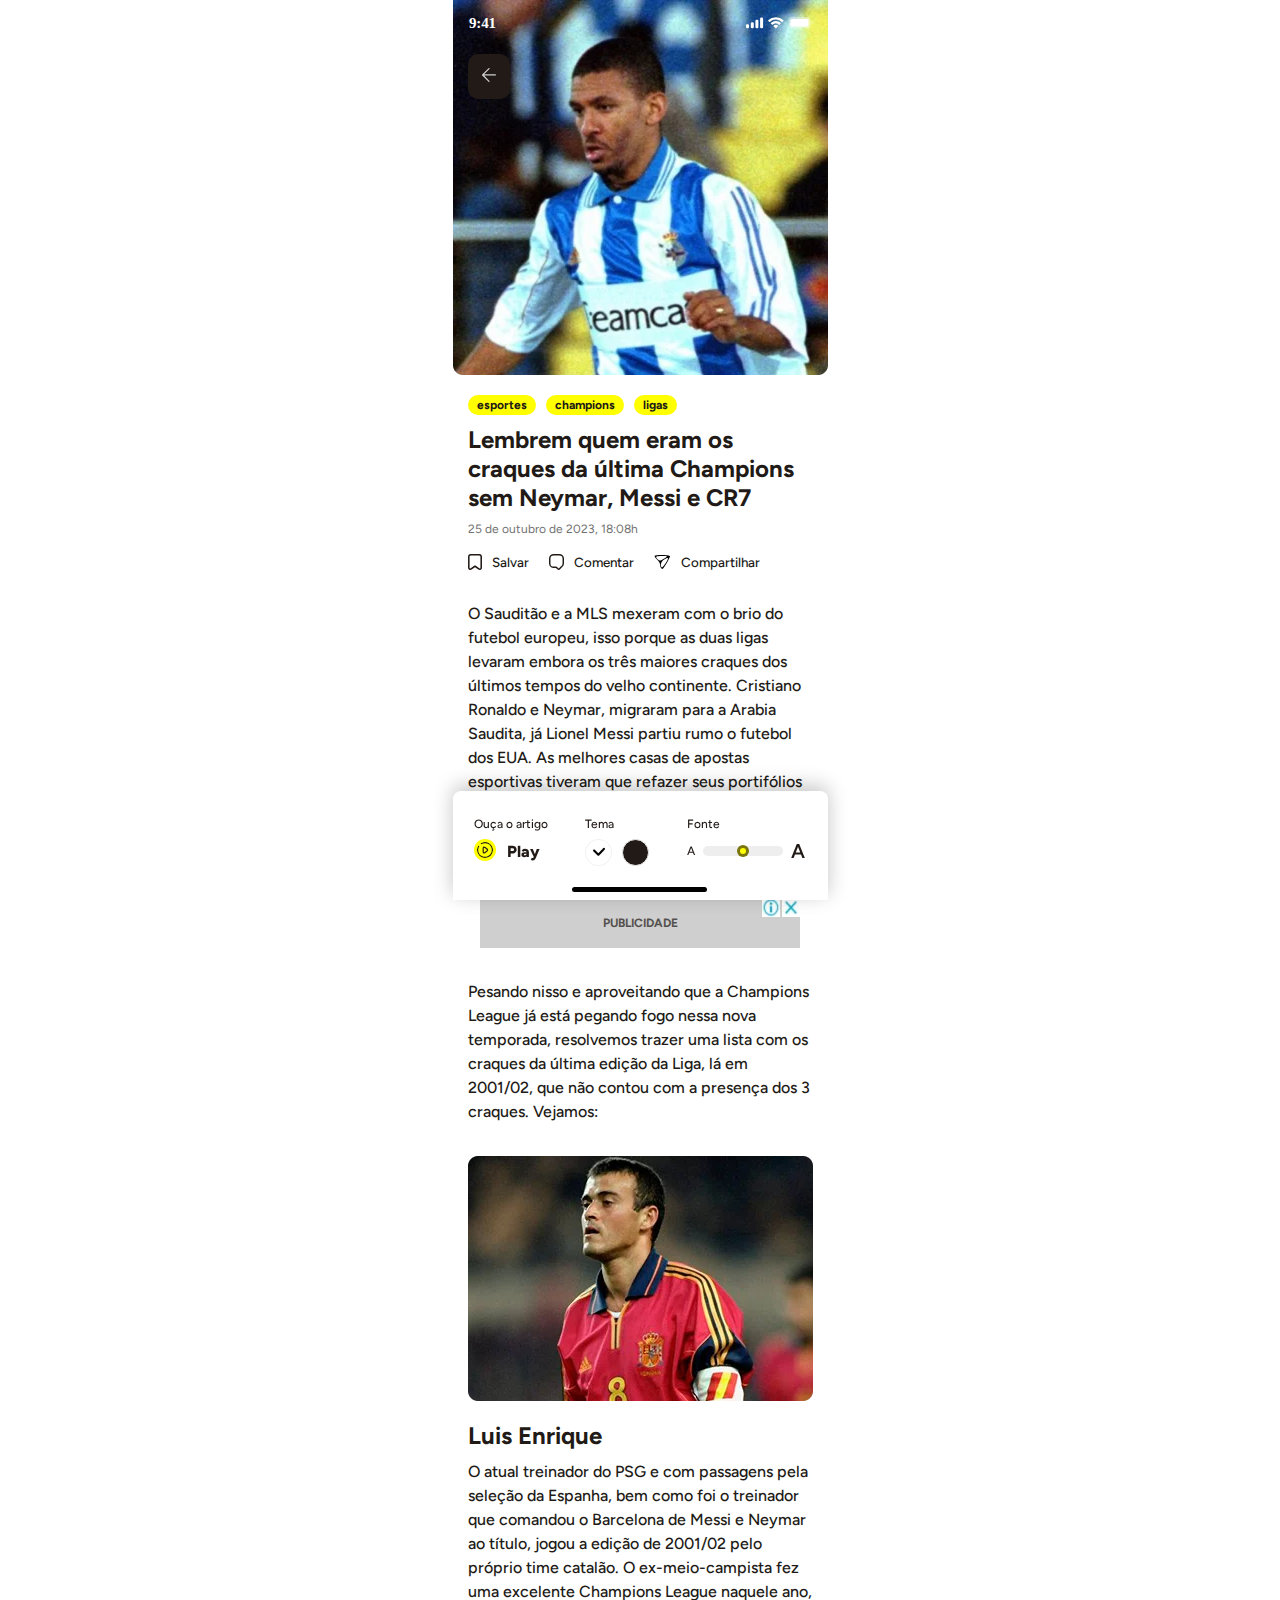
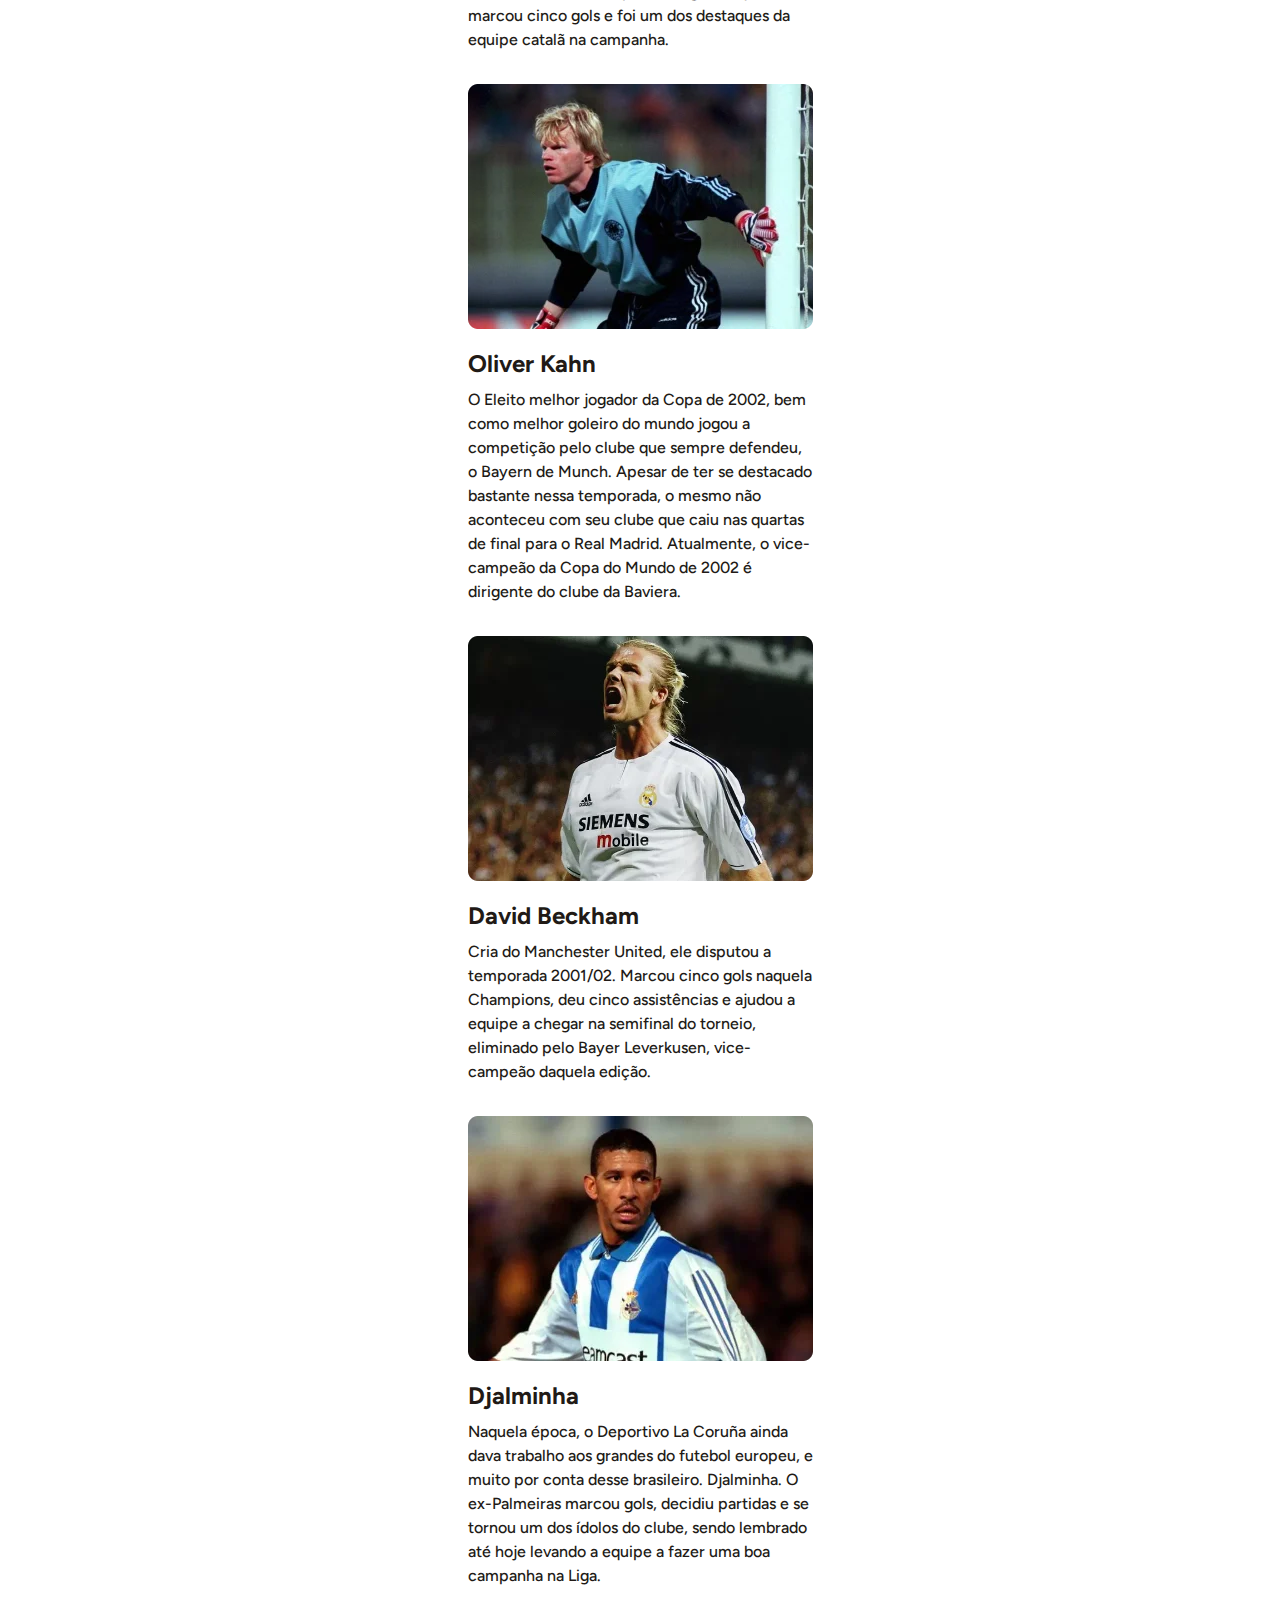
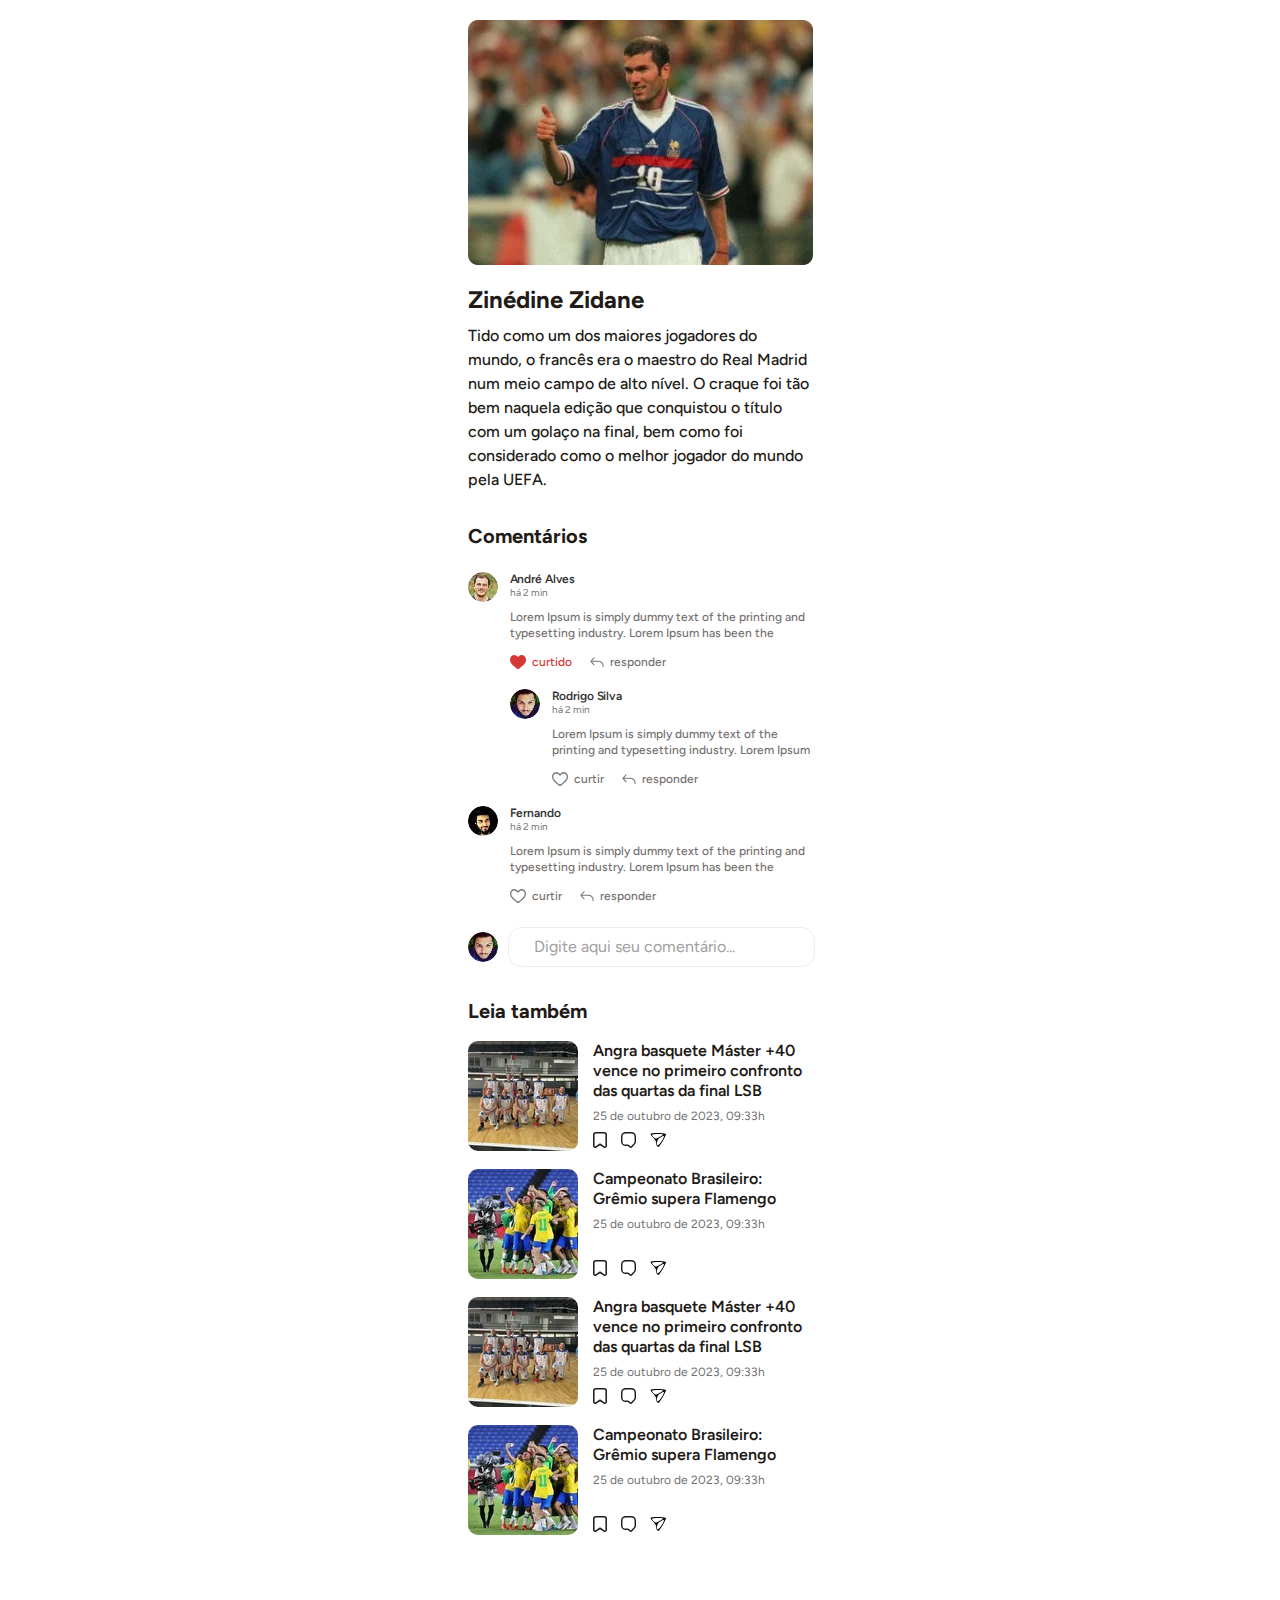
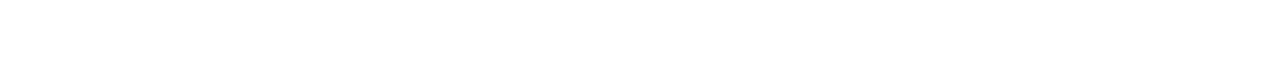
==== index.html @ 664f8d5c "Update index.html" ====
<!DOCTYPE html>
<html lang="pt-br">

<head>
    <meta charset="UTF-8">
    <meta name="viewport" content="width=device-width, initial-scale=1.0">
    <meta name="description" content="Lembrem quem eram os craques da última Champions sem Neymar, Messi e CR7">
    <title>Artigo Destaque</title>
    <link rel="stylesheet" href="style.css">
</head>

<body>
    <main>
        <div class="container-notice">
            <img class="container-notice__ios-bar" width="375" height="44" src="public/images/ios-white-bar.svg"
                alt="Barra do IOS Black">
            <button class="container-notice__button-back">
                <img width="14" height="14" src="public/images/seta.svg" alt="Icone de voltar">
            </button>
            <img width="375" height="375" src="public/images/imagem.webp" class="container-notice__image"
                alt="Capa da notícia">
            <article class="container-notice__block">
                <div class="container-notice__tags">
                    <span class="container-notice__tag">esportes</span>
                    <span class="container-notice__tag">champions</span>
                    <span class="container-notice__tag">ligas</span>
                </div>
                <h2 class="container-notice__title">Lembrem quem eram os craques da última Champions sem Neymar, Messi e
                    CR7</h2>
                <span class="container-notice__data-post">25 de outubro de 2023, 18:08h</span>
                <div class="container-notice__buttons">
                    <button class="container-notice__button">
                        <img width="14" height="16" src="public/images/salvar.svg" alt="Icone de Salvar">
                        <span>Salvar</span>
                    </button>
                    <button class="container-notice__button">
                        <img width="15" height="16" src="public/images/comentar.svg" alt="Icone de Comentar">
                        <span>Comentar</span>
                    </button>
                    <button class="container-notice__button">
                        <img width="17" height="16" src="public/images/compartilhar.svg" alt="Icone de Compartilhar">
                        <span>Compartilhar</span>
                    </button>
                </div>
                <p class="container-notice__paragraph">O Sauditão e a MLS mexeram com o brio do futebol europeu, isso
                    porque as duas ligas levaram embora os três maiores craques dos últimos tempos do velho continente.
                    Cristiano Ronaldo e Neymar, migraram para a Arabia Saudita, já Lionel Messi partiu rumo o futebol
                    dos EUA. As melhores casas de apostas esportivas tiveram que refazer seus portifólios e adicionar
                    essas duas ligas em suas primeiras prateleiras de ligas importantes após essas chegadas.</p>
                <div class="container-notice__advertising">
                    <img width="18" height="19" src="public/images/advertising-icon-1.webp"
                        class="container-notice__advertising-icon-1" alt="Icone de informações do anuncio">
                    <img width="18" height="19" src="public/images/advertising-icon-2.webp"
                        class="container-notice__advertising-icon-2" alt="Icone de fechar o anuncio">
                    <span>PUBLICIDADE</span>
                </div>
                <p class="container-notice__paragraph">Pesando nisso e aproveitando que a Champions League já está
                    pegando fogo nessa nova temporada, resolvemos trazer uma lista com os craques da última edição da
                    Liga, lá em 2001/02, que não contou com a presença dos 3 craques. Vejamos:</p>
                <img width="345" height="245" src="public/images/imagem-2.webp" class="container-notice__image"
                    alt="Imagem do jogador Luiz Enrique">
                <h2 class="container-notice__title">Luis Enrique</h2>
                <p class="container-notice__paragraph">O atual treinador do PSG e com passagens pela seleção da Espanha,
                    bem como foi o treinador que comandou o Barcelona de Messi e Neymar ao título, jogou a edição de
                    2001/02 pelo próprio time catalão. O ex-meio-campista fez uma excelente Champions League naquele
                    ano, marcou cinco gols e foi um dos destaques da equipe catalã na campanha.</p>
                <img width="345" height="245" src="public/images/imagem-1.webp" class="container-notice__image"
                    alt="Imagem do jogador Oliver Kahn">
                <h2 class="container-notice__title">Oliver Kahn</h2>
                <p class="container-notice__paragraph">O Eleito melhor jogador da Copa de 2002, bem como melhor goleiro
                    do mundo jogou a competição pelo clube que sempre defendeu, o Bayern de Munch. Apesar de ter se
                    destacado bastante nessa temporada, o mesmo não aconteceu com seu clube que caiu nas quartas de
                    final para o Real Madrid. Atualmente, o vice-campeão da Copa do Mundo de 2002 é dirigente do clube
                    da Baviera.</p>
                <img width="345" height="245" src="public/images/imagem-3.webp" class="container-notice__image"
                    alt="Imagem do jogador David Beckham">
                <h2 class="container-notice__title">David Beckham</h2>
                <p class="container-notice__paragraph">Cria do Manchester United, ele disputou a temporada 2001/02.
                    Marcou cinco gols naquela Champions, deu cinco assistências e ajudou a equipe a chegar na semifinal
                    do torneio, eliminado pelo Bayer Leverkusen, vice-campeão daquela edição.</p>
                <img width="345" height="245" src="public/images/imagem-4.webp" class="container-notice__image"
                    alt="Imagem do jogador Djalminha">
                <h2 class="container-notice__title">Djalminha</h2>
                <p class="container-notice__paragraph">Naquela época, o Deportivo La Coruña ainda dava trabalho aos
                    grandes
                    do futebol europeu, e muito por conta desse brasileiro. Djalminha. O ex-Palmeiras marcou gols,
                    decidiu
                    partidas e se tornou um dos ídolos do clube, sendo lembrado até hoje levando a equipe a fazer uma
                    boa
                    campanha na Liga.</p>
                <img width="345" height="245" src="public/images/imagem-5.webp" class="container-notice__image"
                    alt="Imagem do jogador Zinédine Zidane">
                <h2 class="container-notice__title">Zinédine Zidane</h2>
                <p class="container-notice__paragraph container-notice__paragraph--last">Tido como um dos maiores
                    jogadores do mundo, o francês era o
                    maestro
                    do
                    Real Madrid num meio campo de alto nível. O craque foi tão bem naquela edição que conquistou o
                    título
                    com um
                    golaço na final, bem como foi considerado como o melhor jogador do mundo pela UEFA.</p>
            </article>
        </div>
        <section class="comments">
            <div class="container-comments">
                <h1 class="container-comments__title">Comentários</h1>
                <div class="container-comments__items">
                    <div class="container-comments__item">
                        <div class="container-comments__user-data">
                            <img class="container-comments__profile" width="30" height="30"
                                src="public/images/leitor.webp" alt="Foto de perfil do leitor">
                            <div class="container-comments__username-date">
                                <span class="container-comments__username">André Alves</span>
                                <span class="container-comments__date">há 2 min</span>
                            </div>
                        </div>
                        <p class="container-comments__comment">Lorem Ipsum is simply dummy text of the printing and
                            typesetting industry. Lorem Ipsum has been the</p>
                        <div class="container-comments__buttons">
                            <button class="container-comments__button container-comments__button--liked">
                                <img width="16" height="14" src="public/images/curtido.svg" alt="Icone de curtir">
                                <span>curtido</span>
                            </button>
                            <button class="container-comments__button">
                                <img width="14" height="10" src="public/images/responder.svg" alt="Icone de comentario">
                                <span>responder</span>
                            </button>
                        </div>
                    </div>
                    <div class="container-comments__item container-comments__item--response">
                        <div class="container-comments__user-data">
                            <img class="container-comments__profile" width="30" height="30"
                                src="public/images/leitor-2.webp" alt="Foto de perfil do leitor">
                            <div class="container-comments__username-date">
                                <span class="container-comments__username">Rodrigo Silva</span>
                                <span class="container-comments__date">há 2 min</span>
                            </div>
                        </div>
                        <p class="container-comments__comment">Lorem Ipsum is simply dummy text of the printing and
                            typesetting industry. Lorem Ipsum</p>
                        <div class="container-comments__buttons">
                            <button class="container-comments__button">
                                <img width="16" height="14" src="public/images/curtir.svg" alt="Icone de curtir">
                                <span>curtir</span>
                            </button>
                            <button class="container-comments__button">
                                <img width="14" height="10" src="public/images/responder.svg" alt="Icone de comentario">
                                <span>responder</span>
                            </button>
                        </div>
                    </div>
                    <div class="container-comments__item">
                        <div class="container-comments__user-data">
                            <img class="container-comments__profile" width="30" height="30"
                                src="public/images/leitor-1.webp" alt="Foto de perfil do leitor">
                            <div class="container-comments__username-date">
                                <span class="container-comments__username">Fernando</span>
                                <span class="container-comments__date">há 2 min</span>
                            </div>
                        </div>
                        <p class="container-comments__comment">Lorem Ipsum is simply dummy text of the printing and
                            typesetting industry. Lorem Ipsum has been the</p>
                        <div class="container-comments__buttons">
                            <button class="container-comments__button">
                                <img width="16" height="14" src="public/images/curtir.svg" alt="Icone de curtir">
                                <span>curtir</span>
                            </button>
                            <button class="container-comments__button">
                                <img width="14" height="10" src="public/images/responder.svg" alt="Icone de comentario">
                                <span>responder</span>
                            </button>
                        </div>
                    </div>
                </div>
                <div class="container-comments__form">
                    <img class="container-comments__profile" width="30" height="30" src="public/images/leitor-2.webp"
                        alt="Foto de perfil do leitor">
                    <form action="#">
                        <input id="comment" placeholder="Digite aqui seu comentário..." type="text">
                    </form>
                </div>
            </div>
        </section>
        <aside>
            <section class="read-too">
                <div class="container-read-too">
                    <span class="container-read-too__title">Leia também</span>
                    <div class="container-read-too__items">
                        <div class="container-read-too__item">
                            <img width="110" height="110" src="public/images/noticia-1.webp"
                                class="container-read-too__image" alt="Capa da noticia">
                            <div class="container-read-too__details">
                                <a class="container-read-too__link" target="_self" href="#">
                                    <h2 class="container-read-too__title container-read-too__title--item">Angra basquete
                                        Máster +40 vence no primeiro confronto das quartas da final LSB</h2>
                                </a>
                                <span class="container-read-too__date">25 de outubro de 2023, 09:33h</span>
                                <div class="container-read-too__buttons">
                                    <button class="container-read-too__button">
                                        <img width="14" height="16" src="public/images/salvar.svg"
                                            alt="Icone de salvar">
                                    </button>
                                    <button class="container-read-too__button">
                                        <img width="15" height="16" src="public/images/comentar.svg"
                                            alt="Icone de comentar">
                                    </button>
                                    <button class="container-read-too__button">
                                        <img width="17" height="16" src="public/images/compartilhar.svg"
                                            alt="Icone de compartilhar">
                                    </button>
                                </div>
                            </div>
                        </div>
                        <div class="container-read-too__item">
                            <img width="110" height="110" src="public/images/noticia-2.webp"
                                class="container-read-too__image" alt="Capa da noticia">
                            <div class="container-read-too__details">
                                <a class="container-read-too__link" target="_self" href="#">
                                    <h2 class="container-read-too__title container-read-too__title--item">Campeonato
                                        Brasileiro: Grêmio supera Flamengo</h2>
                                </a>
                                <span class="container-read-too__date">25 de outubro de 2023, 09:33h</span>
                                <div class="container-read-too__buttons">
                                    <button class="container-read-too__button">
                                        <img width="14" height="16" src="public/images/salvar.svg"
                                            alt="Icone de salvar">
                                    </button>
                                    <button class="container-read-too__button">
                                        <img width="15" height="16" src="public/images/comentar.svg"
                                            alt="Icone de comentar">
                                    </button>
                                    <button class="container-read-too__button">
                                        <img width="17" height="16" src="public/images/compartilhar.svg"
                                            alt="Icone de compartilhar">
                                    </button>
                                </div>
                            </div>
                        </div>
                        <div class="container-read-too__item">
                            <img width="110" height="110" src="public/images/noticia-1.webp"
                                class="container-read-too__image" alt="Capa da noticia">
                            <div class="container-read-too__details">
                                <a class="container-read-too__link" target="_self" href="#">
                                    <h2 class="container-read-too__title container-read-too__title--item">Angra basquete
                                        Máster +40 vence no primeiro confronto das quartas da final LSB</h2>
                                </a>
                                <span class="container-read-too__date">25 de outubro de 2023, 09:33h</span>
                                <div class="container-read-too__buttons">
                                    <button class="container-read-too__button">
                                        <img width="14" height="16" src="public/images/salvar.svg"
                                            alt="Icone de salvar">
                                    </button>
                                    <button class="container-read-too__button">
                                        <img width="15" height="16" src="public/images/comentar.svg"
                                            alt="Icone de comentar">
                                    </button>
                                    <button class="container-read-too__button">
                                        <img width="17" height="16" src="public/images/compartilhar.svg"
                                            alt="Icone de compartilhar">
                                    </button>
                                </div>
                            </div>
                        </div>
                        <div class="container-read-too__item">
                            <img width="110" height="110" src="public/images/noticia-2.webp"
                                class="container-read-too__image" alt="Capa da noticia">
                            <div class="container-read-too__details">
                                <a class="container-read-too__link" target="_self" href="#">
                                    <h2 class="container-read-too__title container-read-too__title--item">Campeonato
                                        Brasileiro: Grêmio supera Flamengo</h2>
                                </a>
                                <span class="container-read-too__date">25 de outubro de 2023, 09:33h</span>
                                <div class="container-read-too__buttons">
                                    <button class="container-read-too__button">
                                        <img width="14" height="16" src="public/images/salvar.svg"
                                            alt="Icone de salvar">
                                    </button>
                                    <button class="container-read-too__button">
                                        <img width="15" height="16" src="public/images/comentar.svg"
                                            alt="Icone de comentar">
                                    </button>
                                    <button class="container-read-too__button">
                                        <img width="17" height="16" src="public/images/compartilhar.svg"
                                            alt="Icone de compartilhar">
                                    </button>
                                </div>
                            </div>
                        </div>
                    </div>
                </div>
            </section>
        </aside>
        <div class="buttons-fixed">
            <div class="buttons-fixed__container">
                <div class="buttons-fixed__options">
                    <div class="buttons-fixed__option">
                        <span class="buttons-fixed__option-name">Ouça o artigo</span>
                        <div class="buttons-fixed__buttons-play">
                            <button class="buttons-fixed__button-play">
                                <img width="16" height="16" src="public/images/play.svg" alt="Icone de ouvir o artigo">
                            </button>
                            <span class="buttons-fixed__text-play">Play</span>
                        </div>
                    </div>
                    <div class="buttons-fixed__option">
                        <span class="buttons-fixed__option-name">Tema</span>
                        <div class="buttons-fixed__buttons-tema">
                            <button class="buttons-fixed__button-tema-select">
                                <img width="25" height="25" src="public/images/button-check.webp"
                                    alt="Icone para selecionar tema">
                            </button>
                            <button class="buttons-fixed__button-tema-black" aria-label="Alternar o tema"></button>
                        </div>
                    </div>
                    <div class="buttons-fixed__option">
                        <span class="buttons-fixed__option-name">Fonte</span>
                        <div class="buttons-fixed__buttons-fonte">
                            <span class="buttons-fixed__buttons-fonte-small-text">A</span>
                            <input id="buttons-fixed__buttons-range" type="range" min="0" max="10" value="5"
                                aria-label="Aumentar tamanho da fonte">
                            <span class="buttons-fixed__buttons-fonte-large-text">A</span>
                        </div>
                    </div>
                </div>
                <button class="buttons-fixed__button-bottom" aria-label="Arrastar menu de configuração"></button>
            </div>
        </div>
    </main>
    <script>
        const rangeInput = document.getElementById('buttons-fixed__buttons-range');
        const htmlElement = document.querySelector('html');

        rangeInput.addEventListener('input', function () {
            const minFontSize = 50;
            const maxFontSize = 100;
            const fontSize = minFontSize + ((maxFontSize - minFontSize) * this.value / 10);
            htmlElement.style.fontSize = `${fontSize}%`;
        });
    </script>
</body>

</html>
---- style.css ----
@charset "UTF-8";

@font-face {
    font-family: 'Figtree';
    src: url('fonts/static/Figtree-Light.ttf') format('truetype');
    font-weight: 100;
    font-display: swap;
}

@font-face {
    font-family: 'Figtree';
    src: url('fonts/static/Figtree-Regular.ttf') format('truetype');
    font-weight: 400;
    font-display: swap;
}

@font-face {
    font-family: 'Figtree';
    src: url('fonts/static/Figtree-Medium.ttf') format('truetype');
    font-weight: 500;
    font-display: swap;
}

@font-face {
    font-family: 'Figtree';
    src: url('fonts/static/Figtree-SemiBold.ttf') format('truetype');
    font-weight: 600;
    font-display: swap;
}

@font-face {
    font-family: 'Figtree';
    src: url('fonts/static/Figtree-Bold.ttf') format('truetype');
    font-weight: 700;
    font-display: swap;
}

@font-face {
    font-family: 'Figtree';
    src: url('fonts/static/Figtree-ExtraBold.ttf') format('truetype');
    font-weight: 800;
    font-display: swap;
}

@font-face {
    font-family: 'Figtree';
    src: url('fonts/static/Figtree-Black.ttf') format('truetype');
    font-weight: 900;
    font-display: swap;
}

:root {
    --figtree: 'Figtree', sans-serif;
    --color-1: #FFFFFF;
    --color-2: #211A16B3;
    --color-3: #211A1600;
    --color-4: #211A16;
    --color-5: #707070;
    --color-6: #FFFF00;
    --color-7: #0000001A;
    --color-8: #FFFFFF00;
    --color-9: #000000;
    --color-10: #0000000D;
    --color-11: #EEEEEE;
    --color-12: #211A1699;
    --color-13: #CFCFCF;
    --color-14: #343434;
    --color-15: #757171;
    --color-16: #D53636;
    --color-17: #00000005;
    --color-18: #A0A0A0;
}

* {
    margin: 0;
    padding: 0;
}

html {
    font-size: 62.5%;
}

main {
    position: relative;
}

.container-notice {
    max-width: 375px;
    margin: auto;
    position: relative;
}

.container-notice--artigo {
    padding-top: 125px;
}

.container-notice__ios-bar {
    position: absolute;
    top: 0;
    left: 0;
    right: 0;
    margin: auto;
}

.container-notice__button-back {
    background-color: var(--color-4);
    border-radius: 10px;
    position: absolute;
    top: 54px;
    left: 15px;
    border: none;
}

.container-notice__button-back img {
    padding: 14px;
}

.container-notice__block {
    padding-left: 1.5em;
    padding-right: 1.5em;
    padding-bottom: 32px;
}

.container-notice__image {
    padding-bottom: 18px;
}

.container-notice__tags {
    display: flex;
    gap: 1em;
    padding-bottom: 10px;
}

.container-notice__tag {
    font-family: var(--figtree);
    font-size: 1.2em;
    font-weight: bold;
    border-radius: 10pt;
    background-color: var(--color-6);
    padding: 3px 9px;
    color: var(--color-4);
    line-height: 14px;
}

.container-notice__title {
    font-family: var(--figtree);
    font-size: 2.4em;
    padding-bottom: 10px;
    color: var(--color-4);
}

.container-notice__data-post {
    font-family: var(--figtree);
    font-size: 1.2em;
    font-weight: normal;
    color: var(--color-5);
    line-height: 14px;
}

.container-notice__buttons {
    padding: 18px 0px 32px 0px;
    display: flex;
    gap: 20px;
}

.container-notice__button {
    background-color: transparent;
    border: none;
    display: flex;
    align-items: center;
    gap: 10px;
}

.container-notice__button>span {
    font-family: var(--figtree);
    color: var(--color-4);
    font-weight: 500;
}

.container-notice__paragraph {
    font-family: var(--figtree);
    font-size: 1.6em;
    font-weight: 500;
    line-height: 24px;
    color: var(--color-4);
    padding-bottom: 32px;
}

.container-notice__paragraph--last {
    padding-bottom: 0px;
}

.container-notice__advertising {
    display: flex;
    justify-content: center;
    align-items: center;
    width: 320px;
    height: 50px;
    background-color: var(--color-13);
    margin: 0px auto 32px auto;
    position: relative;
}

.container-notice__advertising-icon-1 {
    position: absolute;
    right: 20px;
    top: 0px;
}

.container-notice__advertising-icon-2 {
    position: absolute;
    right: 0px;
    top: 0px;
}

.container-notice__advertising>span {
    font-family: var(--figtree);
    font-size: 1.2em;
    font-weight: bold;
    color: var(--color-4);
    opacity: 0.7;
}

.comments {
    max-width: 375px;
    margin: auto;
}

.container-comments {
    padding-left: 1.5em;
    padding-right: 1.5em;
}

.container-comments__title {
    font-family: var(--figtree);
    font-size: 2em;
    color: var(--color-4);
    font-weight: bold;
    line-height: 24px;
    padding-bottom: 24px;
}

.container-comments__items {
    display: flex;
    flex-direction: column;
    gap: 2em;
    padding-bottom: 24px;
}

.container-comments__item {
    padding: 0px;
}

.container-comments__item--response {
    padding-left: 42px;
}

.container-comments__user-data {
    display: flex;
    gap: 12px;
}

.container-comments__profile {
    border-radius: 50%;
}

.container-comments__username-date {
    display: flex;
    flex-direction: column;
    justify-content: space-between;
    padding-bottom: 10px;
}

.container-comments__username {
    font-family: var(--figtree);
    color: var(--color-14);
    font-size: 1.2em;
    font-weight: 600;
    letter-spacing: -0.12px;
}

.container-comments__date {
    font-family: var(--figtree);
    color: var(--color-15);
    font-size: 1em;
    font-weight: 400;
}

.container-comments__comment {
    padding-left: 42px;
    font-size: 1.2em;
    font-family: var(--figtree);
    color: var(--color-15);
    line-height: 16px;
    font-weight: 500;
    padding-bottom: 14px;
}

.container-comments__buttons {
    padding-left: 42px;
    display: flex;
    gap: 18px;
}

.container-comments__button {
    background-color: transparent;
    border: none;
    display: flex;
    align-items: center;
    gap: 6px;
    color: var(--color-15);
    font-family: var(--figtree);
    font-size: 1.2em;
    font-weight: 500;
}

.container-comments__button--liked {
    color: var(--color-16);
}

.container-comments__form {
    display: flex;
    align-items: center;
    gap: 10px;
    padding-bottom: 32px;
}

.container-comments__form #comment {
    border-radius: 10pt;
    border: 1px solid var(--color-11);
    width: 305px;
    height: 38px;
}

.container-comments__form input::placeholder {
    font-family: var(--figtree);
    font-size: 1.2em;
    color: var(--color-18);
    padding: 12px 25px;
}

.read-too {
    max-width: 375px;
    margin: auto;
}

.container-read-too {
    padding-left: 1.5em;
    padding-right: 1.5em;
    padding-bottom: 134px;
}

.container-read-too__title {
    font-family: var(--figtree);
    font-size: 2em;
    font-weight: 700;
    color: var(--color-4);
    padding-bottom: 18px;
    display: block;
}

.container-read-too__title--item {
    font-size: 1.6em;
    padding-bottom: 8px;
    line-height: 20px;
    font-weight: 600;
}

.container-read-too__link {
    text-decoration: none;
}

.container-read-too__items {
    display: flex;
    flex-direction: column;
    gap: 18px;
}

.container-read-too__item {
    display: flex;
    gap: 15px;
}

.container-read-too__image {
    border-radius: 10px;
}

.container-read-too__details {
    position: relative;
}

.container-read-too__date {
    font-family: var(--figtree);
    font-size: 1.2em;
    color: var(--color-5);
    font-weight: 400;
}

.container-read-too__buttons {
    display: flex;
    gap: 14px;
    position: absolute;
    bottom: 0;
}

.container-read-too__button {
    background-color: transparent;
    border: none;
}

.buttons-fixed {
    border-radius: 8px 8px 0px 0px;
    box-shadow: 0px -5px 20px #0000003b;
    width: 375px;
    height: auto;
    position: fixed;
    bottom: 0;
    left: 0;
    right: 0;
    margin: auto;
    background-color: var(--color-1);
}

.buttons-fixed__container {
    padding: 26px 23px 8px 21px;
}

.buttons-fixed__option {
    display: flex;
    flex-direction: column;
    gap: 8px;
    padding-bottom: 21px;
}

.buttons-fixed__options {
    display: flex;
    justify-content: space-between;
}

.buttons-fixed__option-name {
    font-family: var(--figtree);
    font-size: 1.2em;
    color: var(--color-4);
    font-weight: 500;
}

.buttons-fixed__text-play {
    font-family: var(--figtree);
    font-size: 1.6em;
    color: var(--color-4);
    font-weight: 800;
}

.buttons-fixed__button-play {
    background-color: transparent;
    border: none;
}

.buttons-fixed__button-play img {
    border: none;
    border-radius: 50%;
    padding: 3px;
    background-color: var(--color-6);
}

.buttons-fixed__buttons-play {
    display: flex;
    align-items: center;
    gap: 11px;
}

.buttons-fixed__buttons-tema {
    display: flex;
    gap: 10px;
}

.buttons-fixed__button-tema-select {
    width: 27px;
    height: 27px;
    border: none;
    background-color: transparent;
}

.buttons-fixed__button-tema-select img {
    border: 1px solid var(--color-11);
    border-radius: 50%;
}

.buttons-fixed__button-tema-black {
    border: 1px solid var(--color-11);
    background-color: var(--color-4);
    border-radius: 50%;
    width: 27px;
    height: 27px;
}

.buttons-fixed__button-bottom {
    background-color: var(--color-9);
    width: 135px;
    height: 5px;
    border-radius: 100px;
    display: block;
    margin: auto;
    border: none;
}

.buttons-fixed__buttons-fonte {
    width: 118px;
    display: flex;
    justify-content: space-between;
    align-items: center;
}

.buttons-fixed__buttons-fonte-small-text {
    font-family: var(--figtree);
    color: var(--color-4);
    font-size: 1.2em;
    font-weight: 500;
}



#buttons-fixed__buttons-range {
    -webkit-appearance: none;
    appearance: none;
    width: 80px;
    height: 10px;
    background: var(--color-11);
    border-radius: 10px;
}

#buttons-fixed__buttons-range::-webkit-slider-thumb {
    -webkit-appearance: none;
    appearance: none;
    width: 6px;
    height: 6px;
    background-color: var(--color-6);
    cursor: pointer;
    border: 3px solid var(--color-12);
    border-radius: 50%;
    padding: 3px;
}

#buttons-fixed__buttons-range::-moz-range-thumb {
    width: 6px;
    height: 6px;
    background-color: var(--color-6);
    cursor: pointer;
    border: 3px solid var(--color-12);
    border-radius: 50%;
    padding: 3px;
}

.buttons-fixed__buttons-fonte-large-text {
    font-family: var(--figtree);
    color: var(--color-4);
    font-size: 2em;
    font-weight: 600;
}

.buttons-fixed__buttons-fonte-button {
    width: 80px;
    height: 6px;
    background-color: var(--color-11);
    border-radius: 3px;
    border: none;
    position: relative;
}

.buttons-fixed__buttons-fonte-progress {
    border-radius: 3px;
    position: relative;
    background-color: var(--color-4);
    width: 50%;
    height: 100%;
}

.buttons-fixed__buttons-fonte-circle {
    width: 6px;
    height: 6px;
    background-color: var(--color-6);
    position: absolute;
    top: 0;
    bottom: 0;
    left: 0;
    right: 0;
    margin: auto;
    border-radius: 50%;
    border: 3px solid var(--color-12);
}
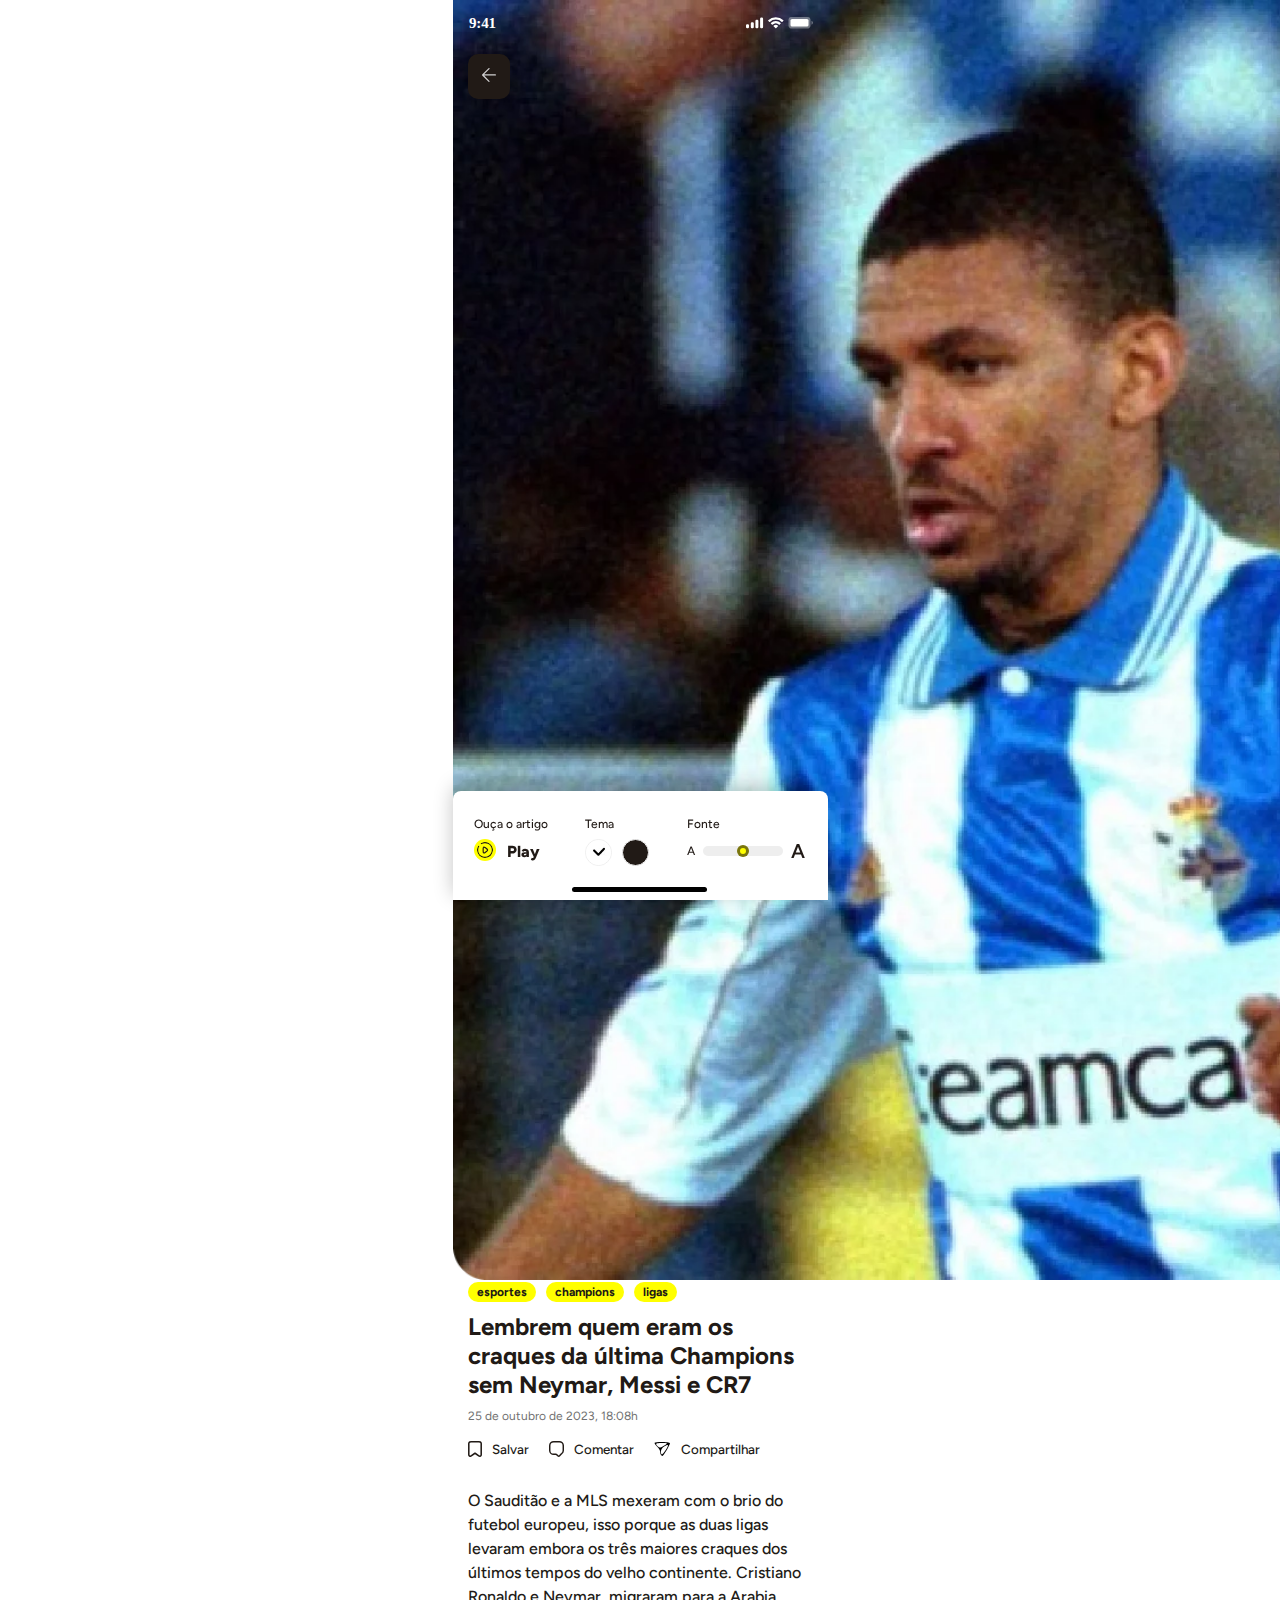
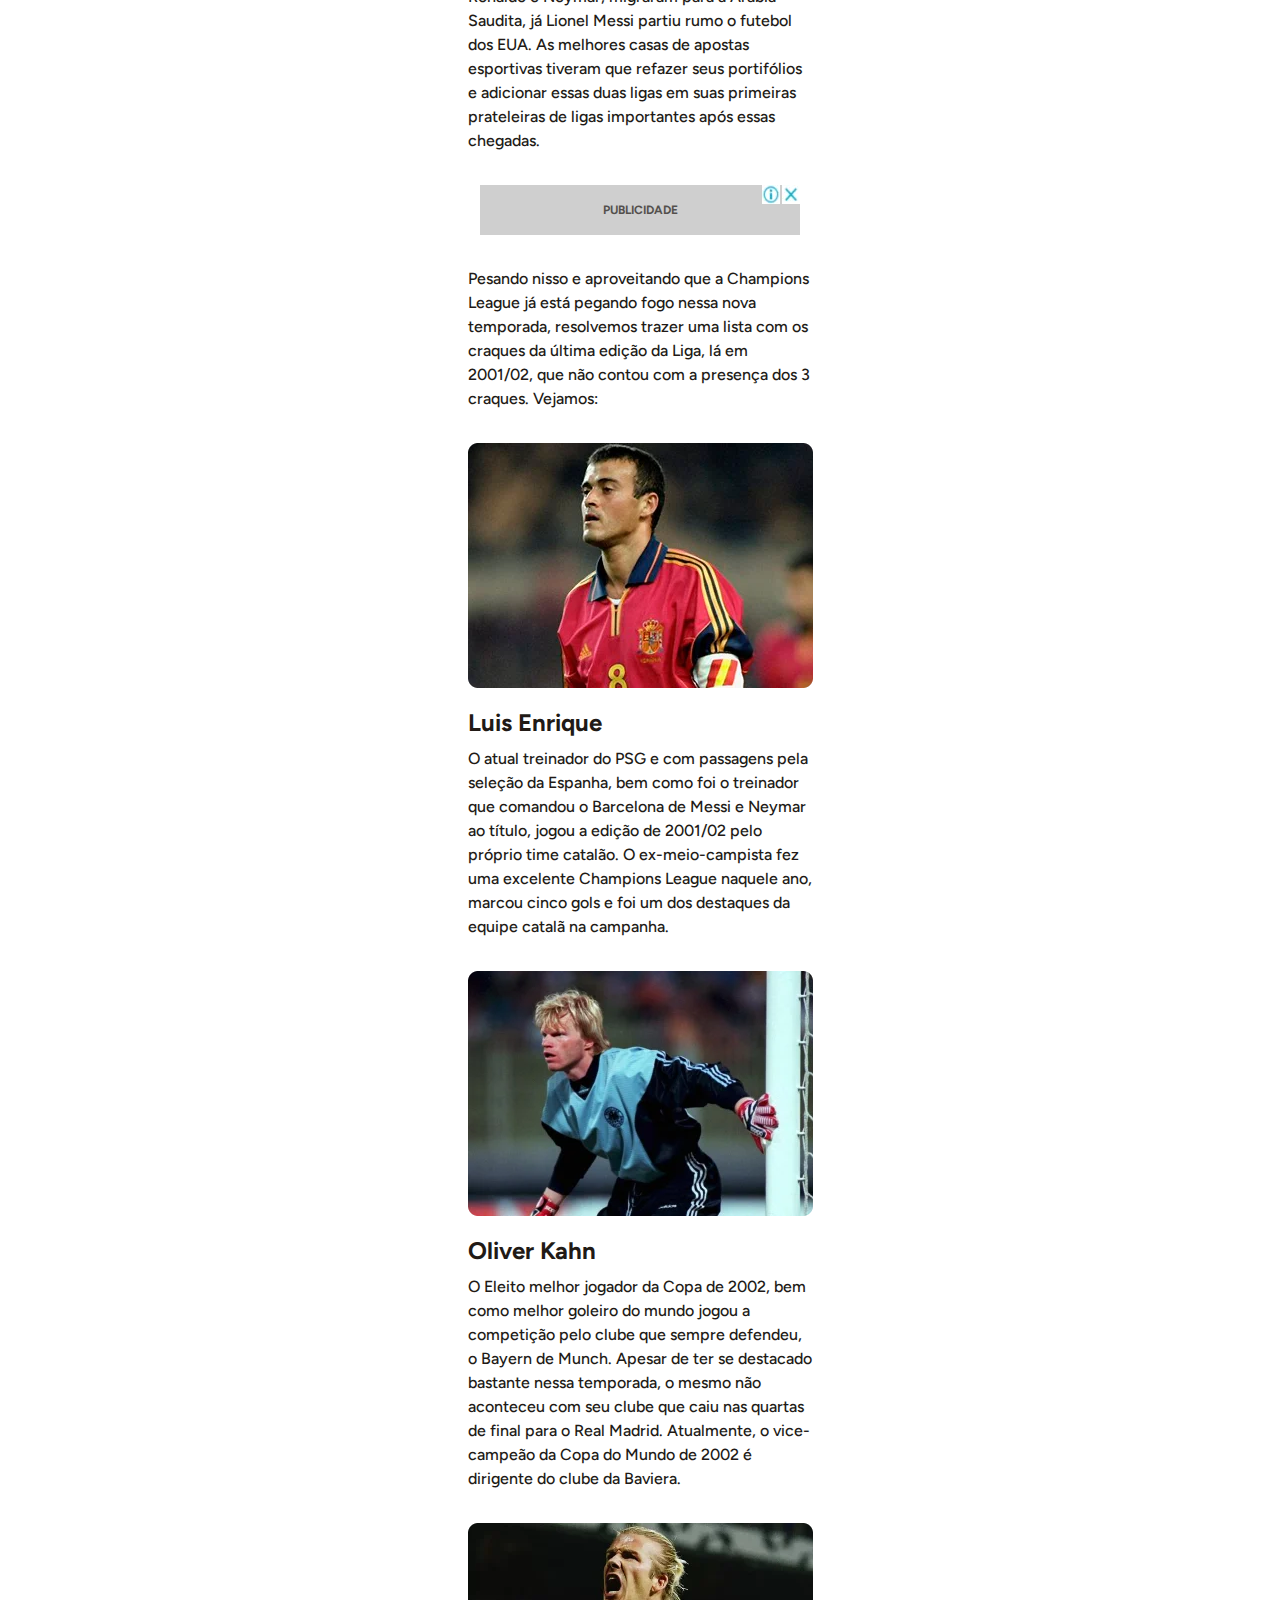
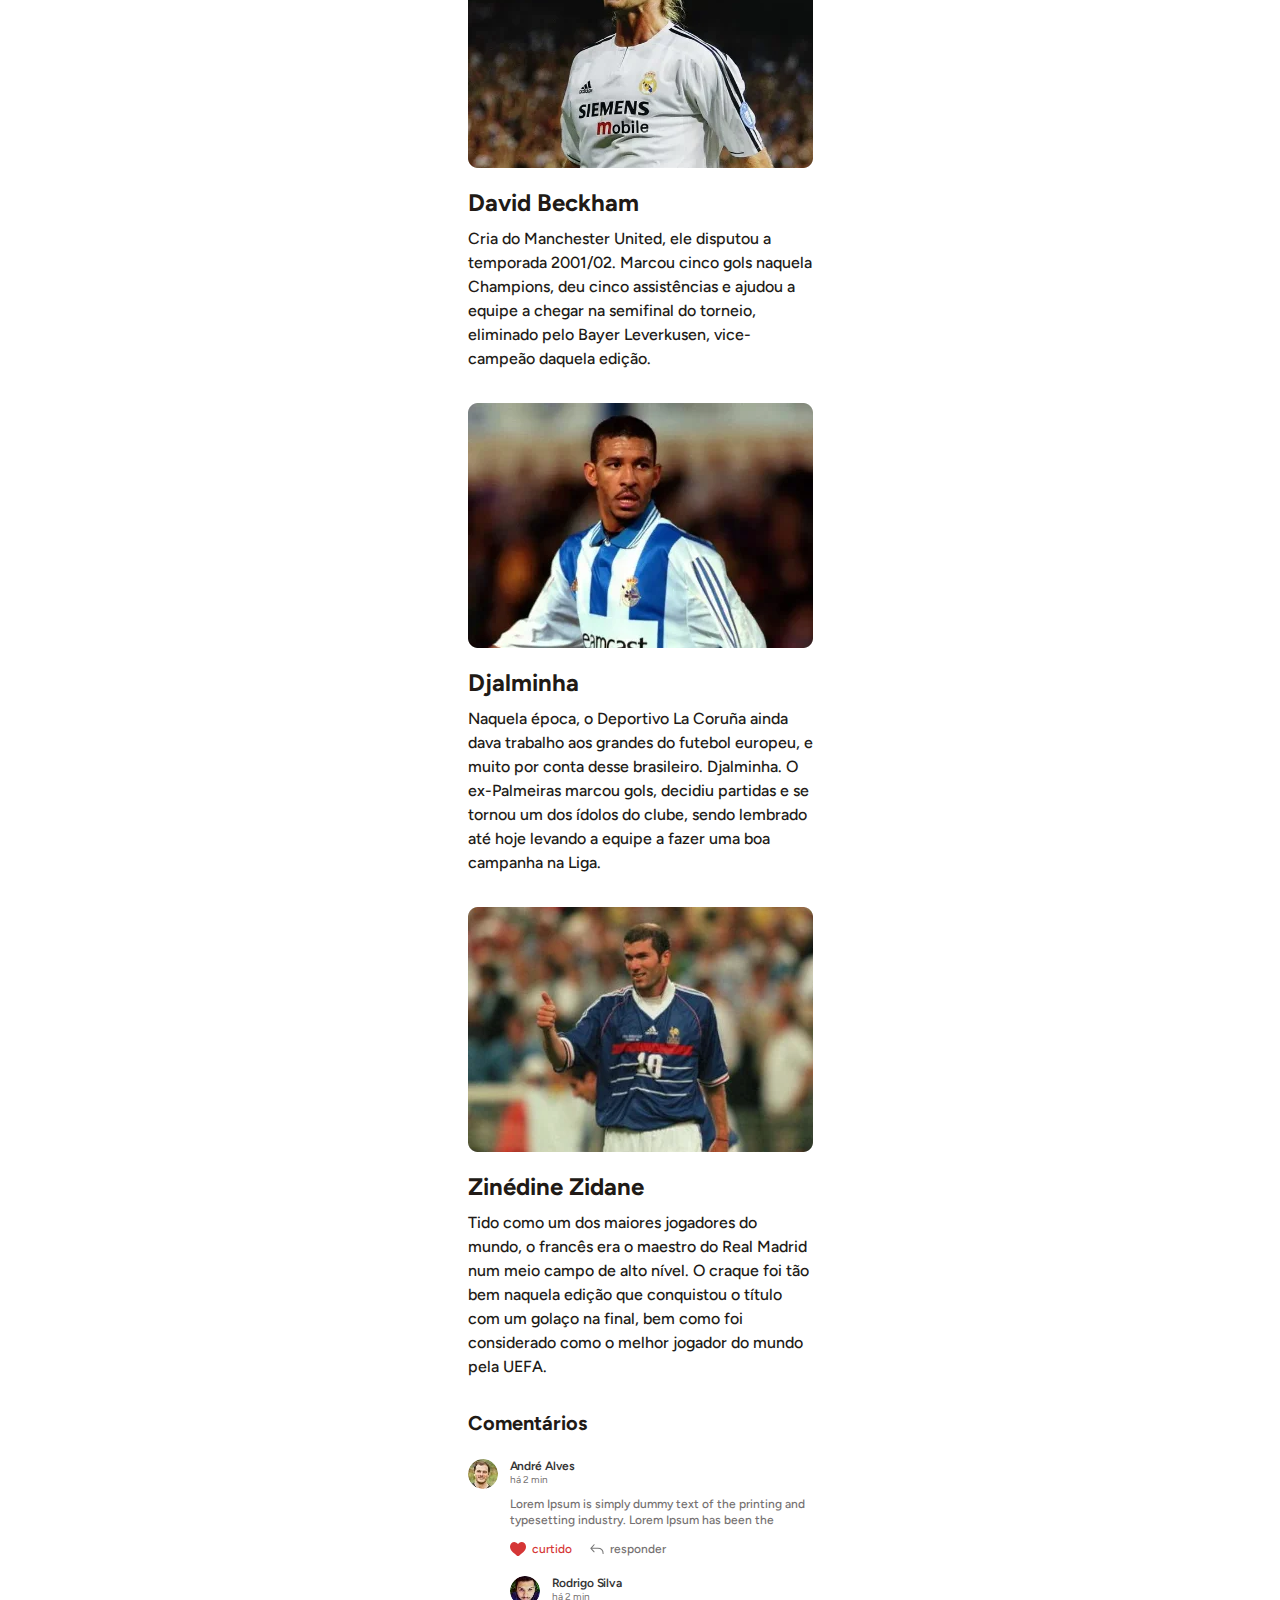
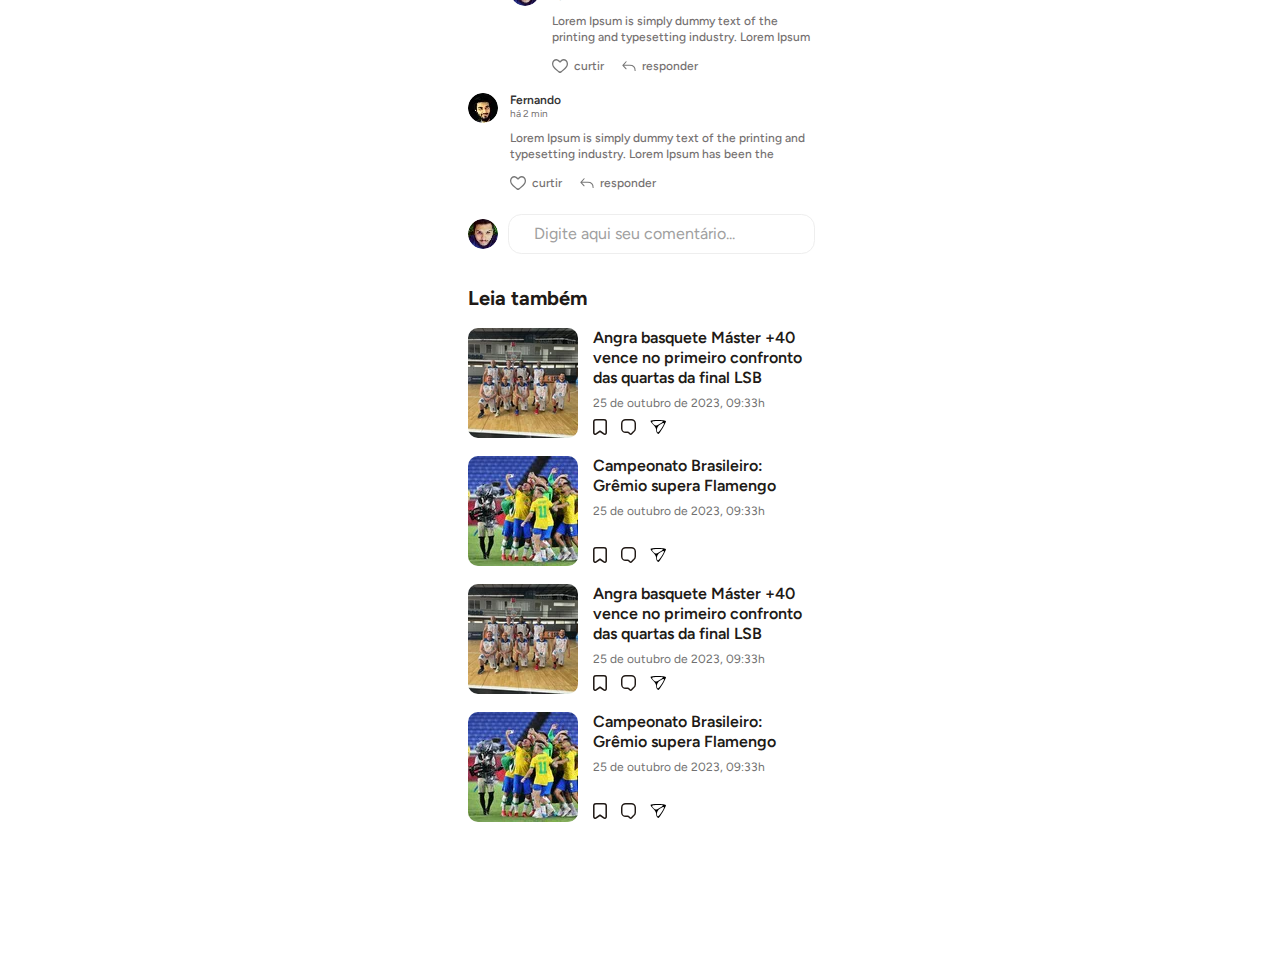
==== commit f225004d: "Update index.html" ====
--- a/index.html
+++ b/index.html
@@ -17,8 +17,11 @@
             <button class="container-notice__button-back">
                 <img width="14" height="14" src="public/images/seta.svg" alt="Icone de voltar">
             </button>
+            <!-- 
             <img width="375" height="375" src="public/images/imagem.webp" class="container-notice__image"
                 alt="Capa da notícia">
+                -->
+            <img loading="lazy" src="public/images/imagem-3x.webp" srcset="public/images/imagem.webp 375w, public/images/imagem@2x.webp 750w, public/images/imagem-3x.webp 1125w" sizes="(max-width: 400px) 375px, (max-width: 800px) 750px, (max-width: 1125px) 1200px," alt="Descrição da imagem">
             <article class="container-notice__block">
                 <div class="container-notice__tags">
                     <span class="container-notice__tag">esportes</span>
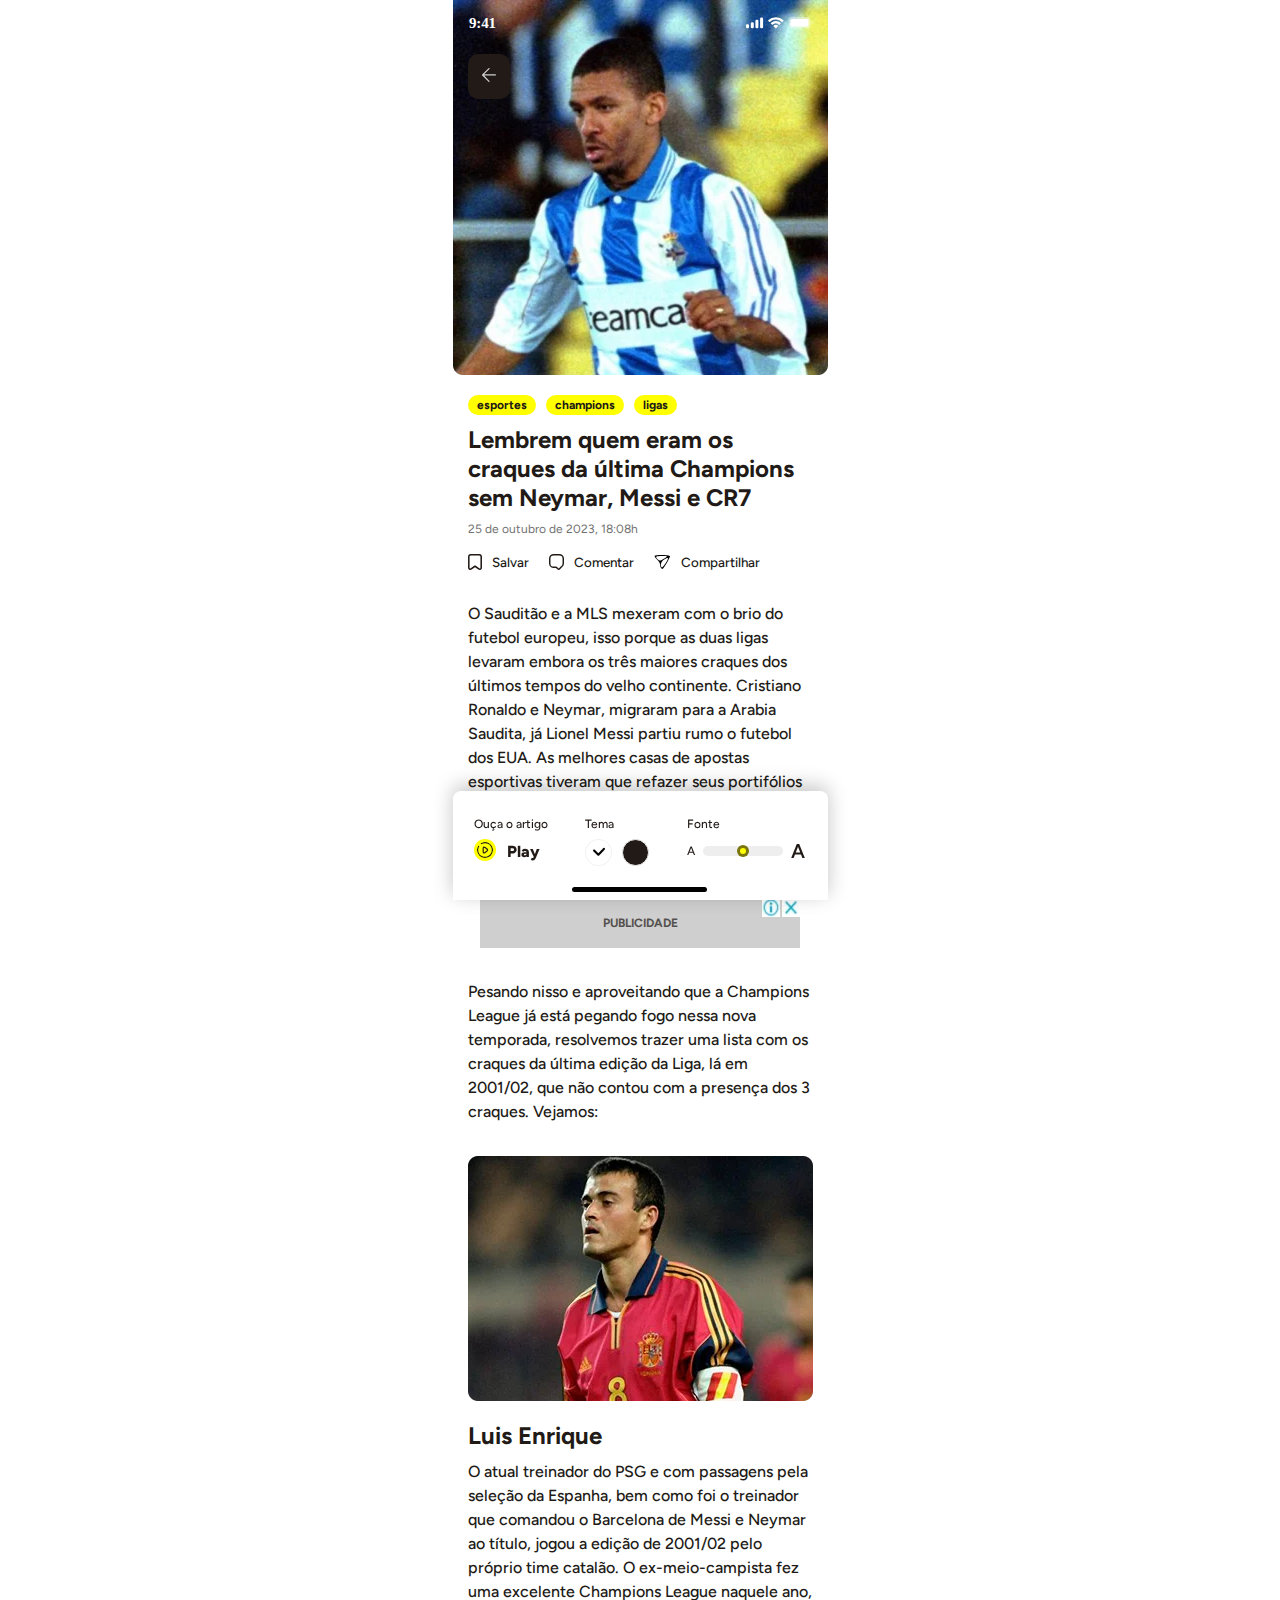
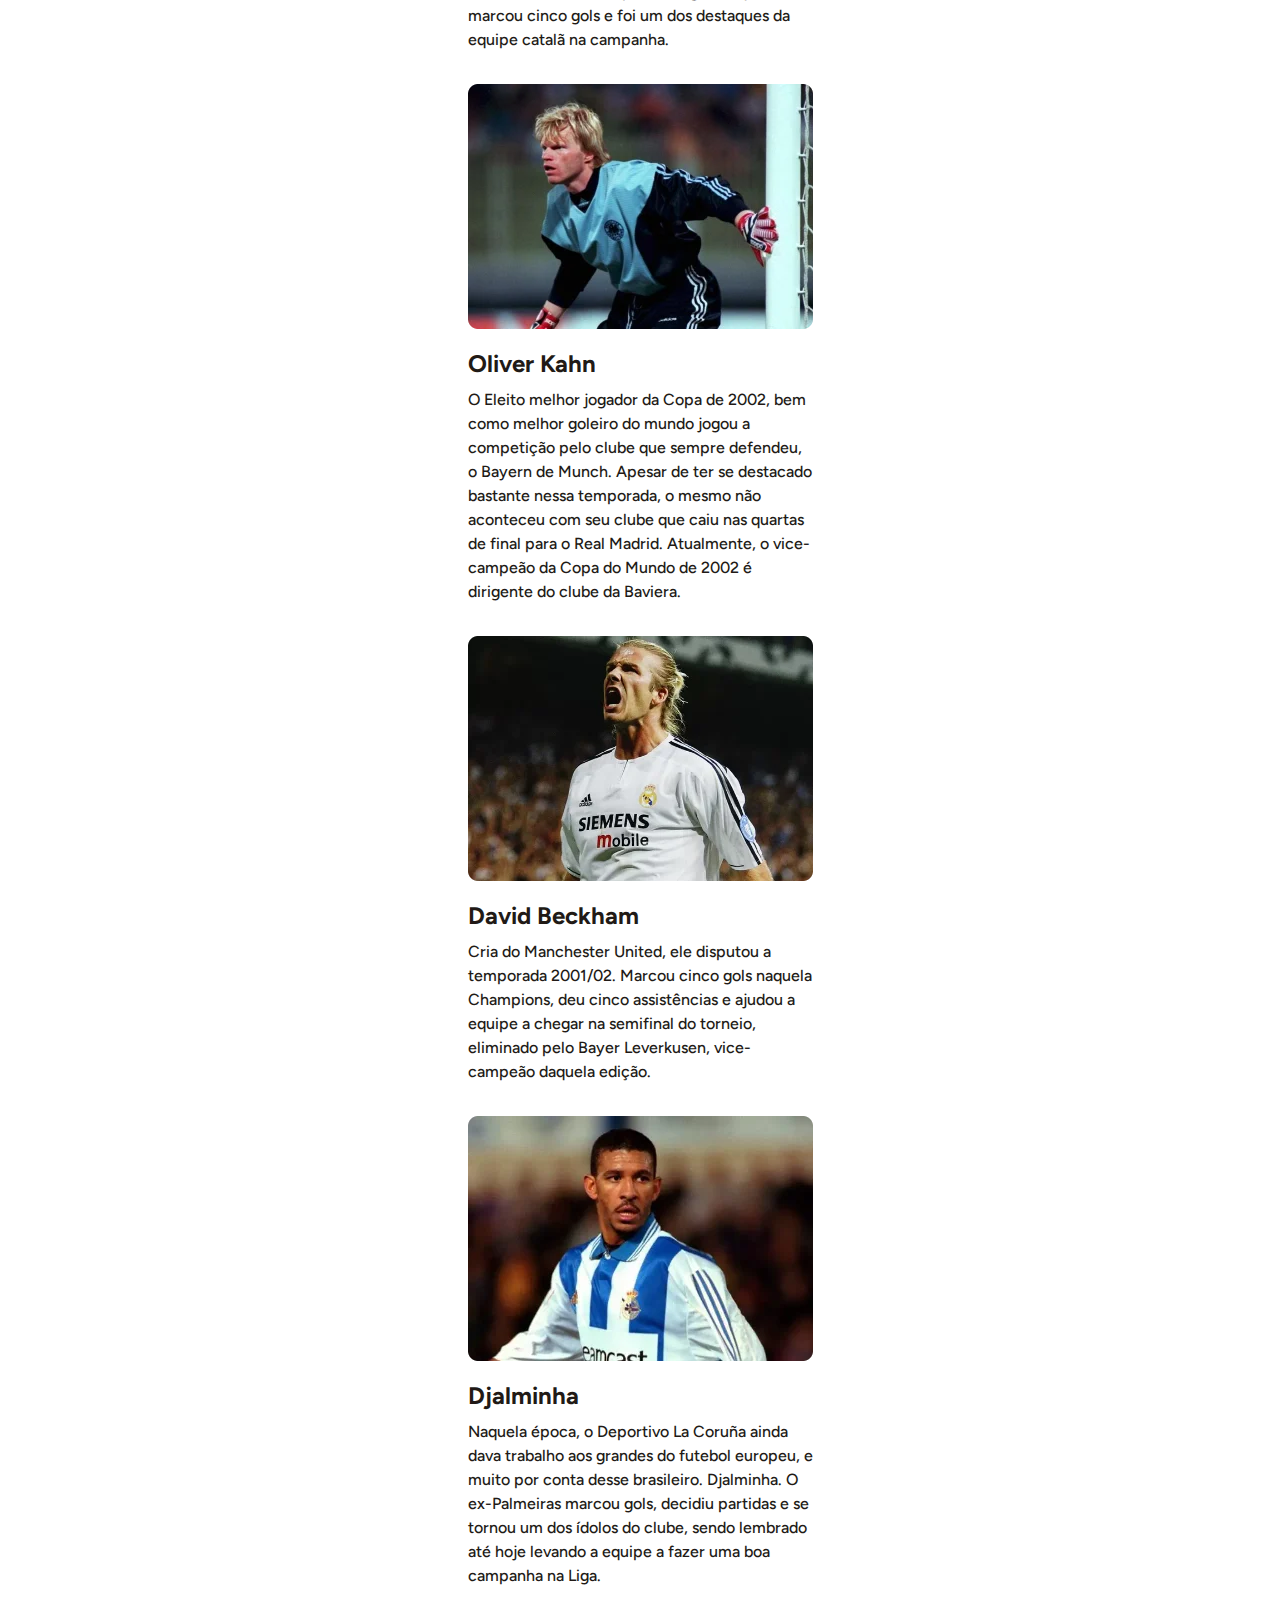
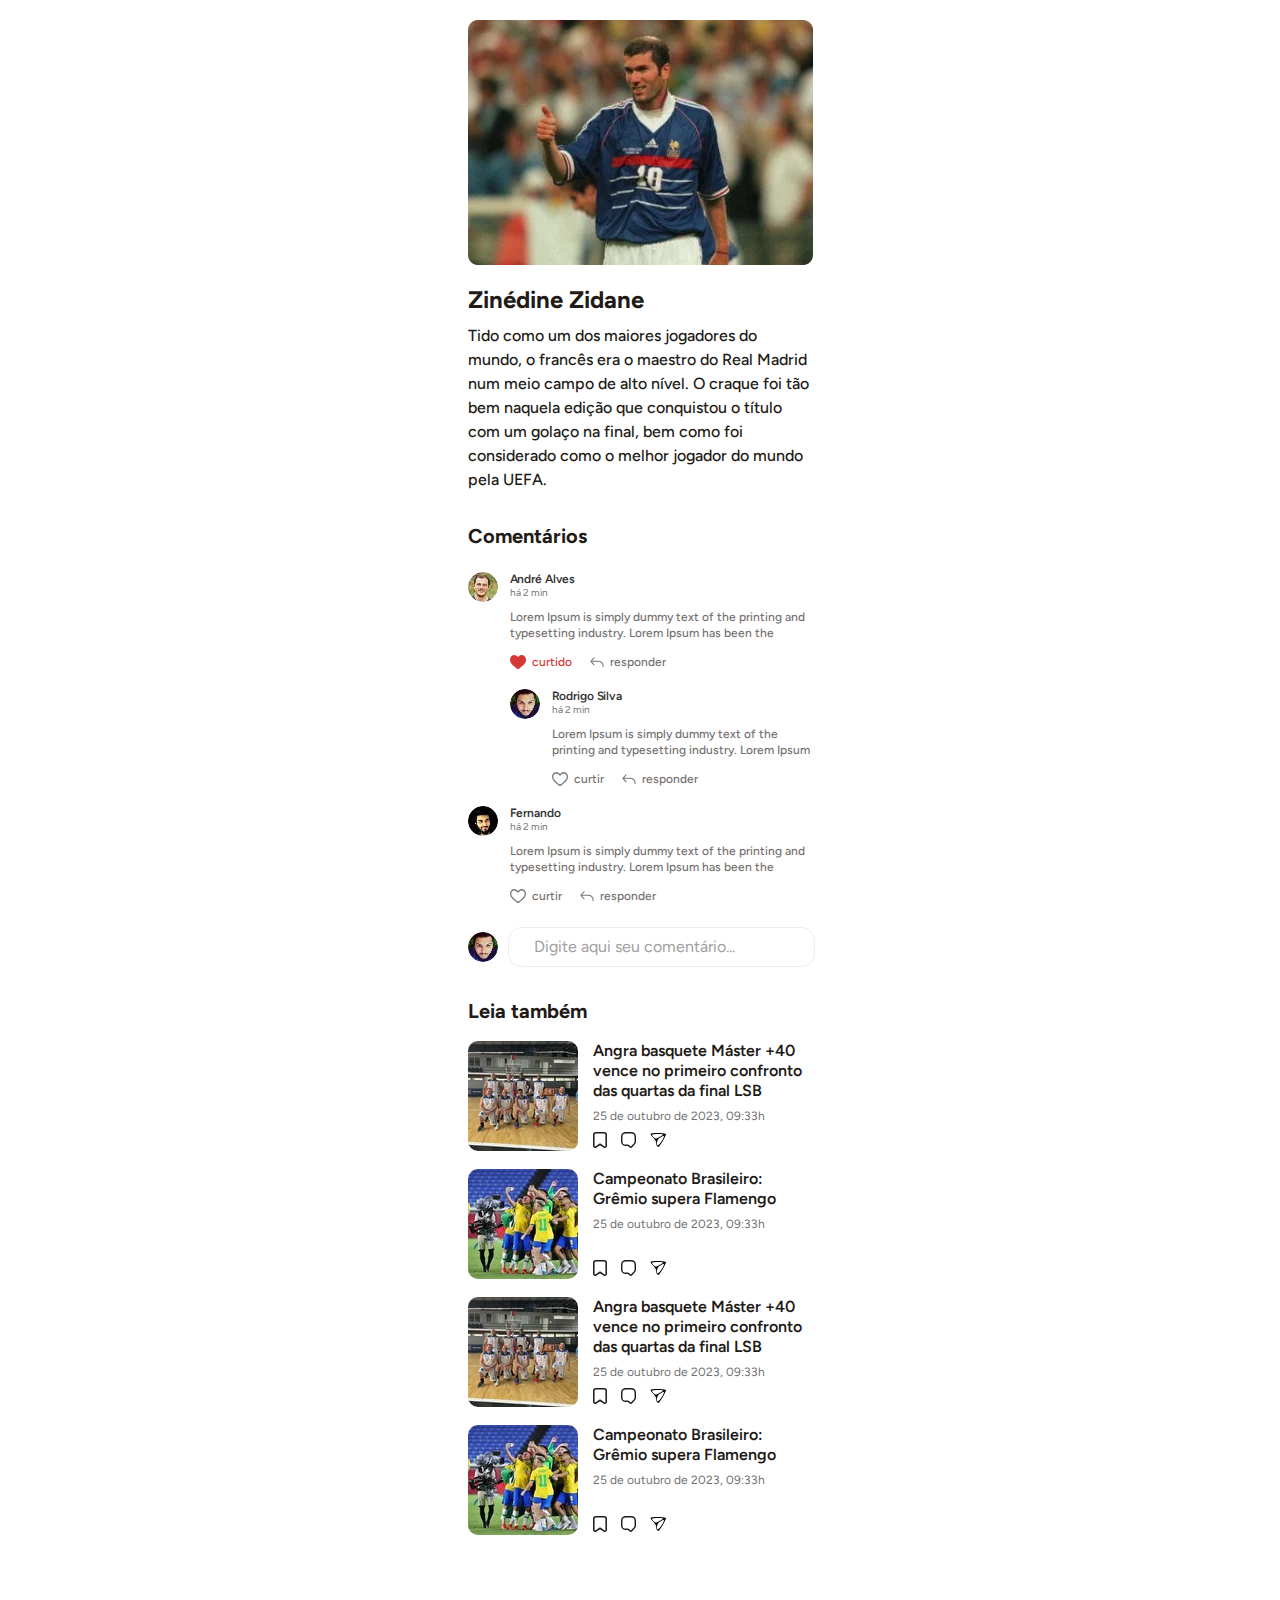
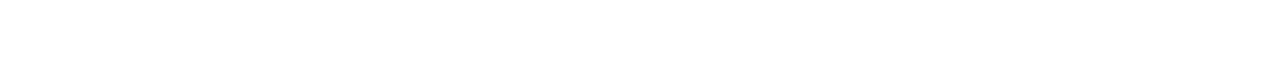
==== commit 20dff4cb: "Update index.html" ====
--- a/index.html
+++ b/index.html
@@ -17,11 +17,8 @@
             <button class="container-notice__button-back">
                 <img width="14" height="14" src="public/images/seta.svg" alt="Icone de voltar">
             </button>
-            <!-- 
             <img width="375" height="375" src="public/images/imagem.webp" class="container-notice__image"
                 alt="Capa da notícia">
-                -->
-            <img loading="lazy" src="public/images/imagem-3x.webp" srcset="public/images/imagem.webp 375w, public/images/imagem@2x.webp 750w, public/images/imagem-3x.webp 1125w" sizes="(max-width: 400px) 375px, (max-width: 800px) 750px, (max-width: 1125px) 1200px," alt="Descrição da imagem">
             <article class="container-notice__block">
                 <div class="container-notice__tags">
                     <span class="container-notice__tag">esportes</span>
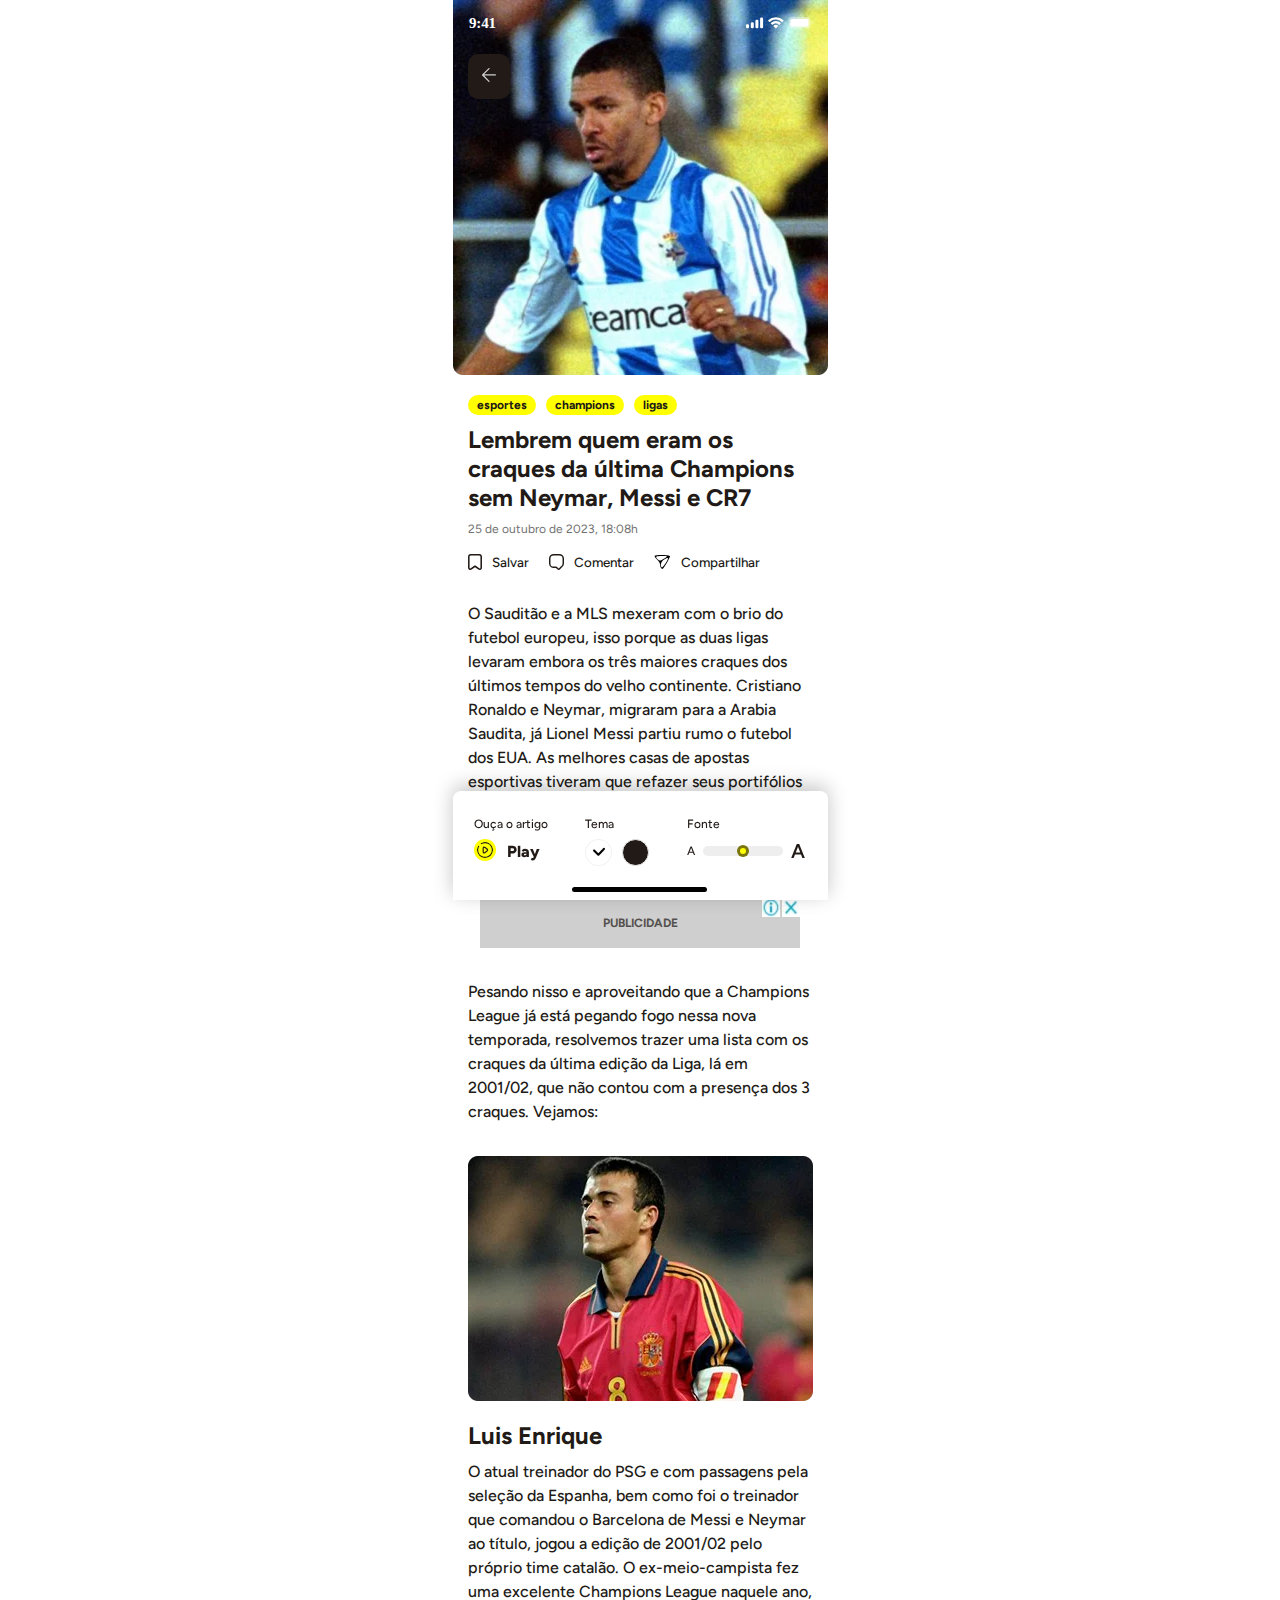
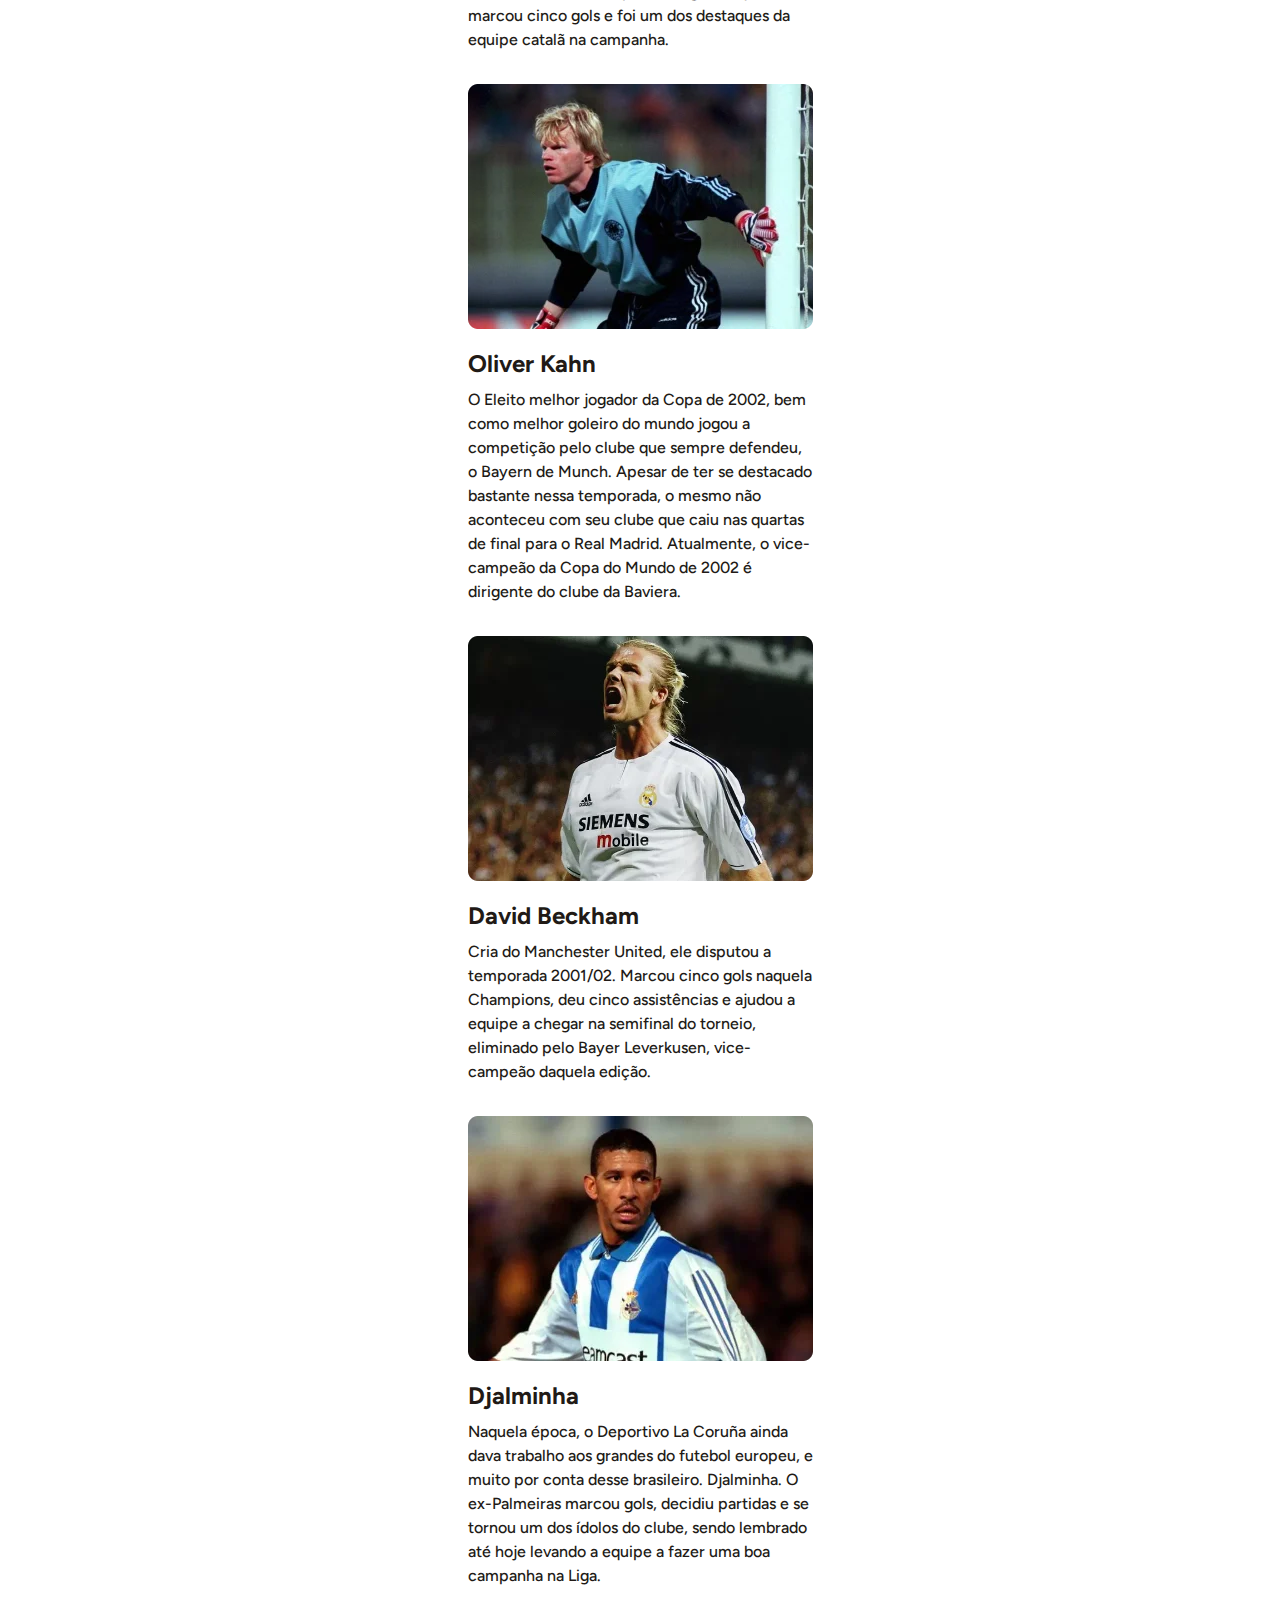
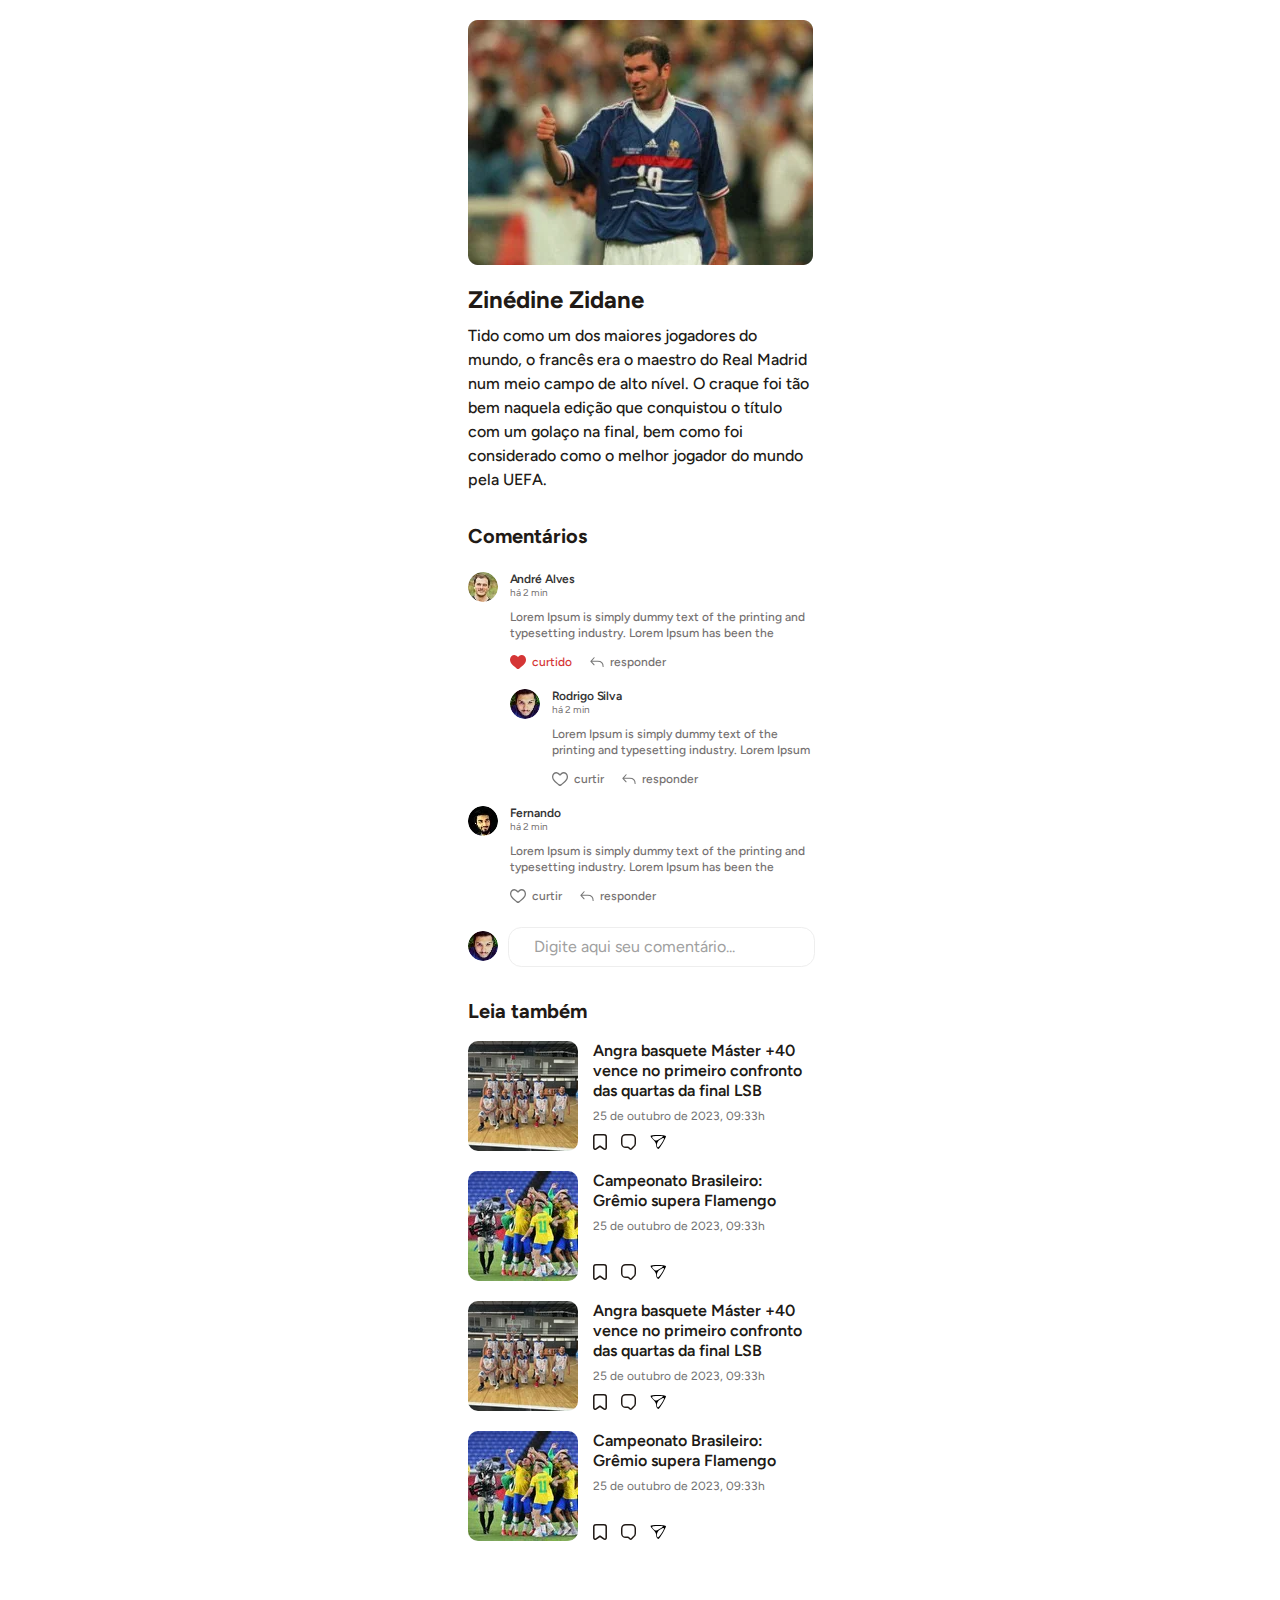
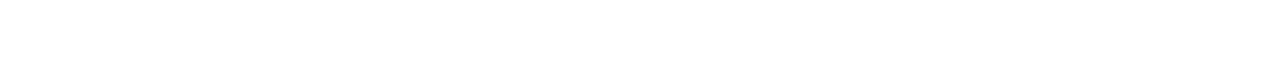
==== commit ced8e343: "Fallbacks added" ====
--- a/index.html
+++ b/index.html
@@ -17,8 +17,11 @@
             <button class="container-notice__button-back">
                 <img width="14" height="14" src="public/images/seta.svg" alt="Icone de voltar">
             </button>
-            <img width="375" height="375" src="public/images/imagem.webp" class="container-notice__image"
-                alt="Capa da notícia">
+            <picture>
+                <source srcset="public/images/imagem.webp" type="image/webp">
+                <img width="375" height="375" src="public/images/imagem.png" class="container-notice__image"
+                    alt="Capa da notícia">
+            </picture>
             <article class="container-notice__block">
                 <div class="container-notice__tags">
                     <span class="container-notice__tag">esportes</span>
@@ -48,38 +51,56 @@
                     dos EUA. As melhores casas de apostas esportivas tiveram que refazer seus portifólios e adicionar
                     essas duas ligas em suas primeiras prateleiras de ligas importantes após essas chegadas.</p>
                 <div class="container-notice__advertising">
-                    <img width="18" height="19" src="public/images/advertising-icon-1.webp"
-                        class="container-notice__advertising-icon-1" alt="Icone de informações do anuncio">
-                    <img width="18" height="19" src="public/images/advertising-icon-2.webp"
-                        class="container-notice__advertising-icon-2" alt="Icone de fechar o anuncio">
+                    <picture>
+                        <source srcset="public/images/advertising-icon-1.webp" type="image/webp">
+                        <img width="18" height="19" src="public/images/advertising-icon-1.png"
+                            class="container-notice__advertising-icon-1" alt="Icone de informações do anúncio">
+                    </picture>
+                    <picture>
+                        <source srcset="public/images/advertising-icon-2.webp" type="image/webp">
+                        <img width="18" height="19" src="public/images/advertising-icon-2.png"
+                            class="container-notice__advertising-icon-2" alt="Icone de fechar o anúncio">
+                    </picture>
                     <span>PUBLICIDADE</span>
                 </div>
                 <p class="container-notice__paragraph">Pesando nisso e aproveitando que a Champions League já está
                     pegando fogo nessa nova temporada, resolvemos trazer uma lista com os craques da última edição da
                     Liga, lá em 2001/02, que não contou com a presença dos 3 craques. Vejamos:</p>
-                <img width="345" height="245" src="public/images/imagem-2.webp" class="container-notice__image"
-                    alt="Imagem do jogador Luiz Enrique">
+                <picture>
+                    <source srcset="public/images/imagem-2.webp" type="image/webp">
+                    <img width="345" height="245" src="public/images/imagem-2.png" class="container-notice__image"
+                        alt="Imagem do jogador Luiz Enrique">
+                </picture>
                 <h2 class="container-notice__title">Luis Enrique</h2>
                 <p class="container-notice__paragraph">O atual treinador do PSG e com passagens pela seleção da Espanha,
                     bem como foi o treinador que comandou o Barcelona de Messi e Neymar ao título, jogou a edição de
                     2001/02 pelo próprio time catalão. O ex-meio-campista fez uma excelente Champions League naquele
                     ano, marcou cinco gols e foi um dos destaques da equipe catalã na campanha.</p>
-                <img width="345" height="245" src="public/images/imagem-1.webp" class="container-notice__image"
-                    alt="Imagem do jogador Oliver Kahn">
+                <picture>
+                    <source srcset="public/images/imagem-1.webp" type="image/webp">
+                    <img width="345" height="245" src="public/images/imagem-1.png" class="container-notice__image"
+                        alt="Imagem do jogador Oliver Kahn">
+                </picture>
                 <h2 class="container-notice__title">Oliver Kahn</h2>
                 <p class="container-notice__paragraph">O Eleito melhor jogador da Copa de 2002, bem como melhor goleiro
                     do mundo jogou a competição pelo clube que sempre defendeu, o Bayern de Munch. Apesar de ter se
                     destacado bastante nessa temporada, o mesmo não aconteceu com seu clube que caiu nas quartas de
                     final para o Real Madrid. Atualmente, o vice-campeão da Copa do Mundo de 2002 é dirigente do clube
                     da Baviera.</p>
-                <img width="345" height="245" src="public/images/imagem-3.webp" class="container-notice__image"
-                    alt="Imagem do jogador David Beckham">
+                <picture>
+                    <source srcset="public/images/imagem-3.webp" type="image/webp">
+                    <img width="345" height="245" src="public/images/imagem-3.png" class="container-notice__image"
+                        alt="Imagem do jogador David Beckham">
+                </picture>
                 <h2 class="container-notice__title">David Beckham</h2>
                 <p class="container-notice__paragraph">Cria do Manchester United, ele disputou a temporada 2001/02.
                     Marcou cinco gols naquela Champions, deu cinco assistências e ajudou a equipe a chegar na semifinal
                     do torneio, eliminado pelo Bayer Leverkusen, vice-campeão daquela edição.</p>
-                <img width="345" height="245" src="public/images/imagem-4.webp" class="container-notice__image"
-                    alt="Imagem do jogador Djalminha">
+                <picture>
+                    <source srcset="public/images/imagem-4.webp" type="image/webp">
+                    <img width="345" height="245" src="public/images/imagem-4.png" class="container-notice__image"
+                        alt="Imagem do jogador Djalminha">
+                </picture>
                 <h2 class="container-notice__title">Djalminha</h2>
                 <p class="container-notice__paragraph">Naquela época, o Deportivo La Coruña ainda dava trabalho aos
                     grandes
@@ -88,8 +109,11 @@
                     partidas e se tornou um dos ídolos do clube, sendo lembrado até hoje levando a equipe a fazer uma
                     boa
                     campanha na Liga.</p>
-                <img width="345" height="245" src="public/images/imagem-5.webp" class="container-notice__image"
-                    alt="Imagem do jogador Zinédine Zidane">
+                <picture>
+                    <source srcset="public/images/imagem-5.webp" type="image/webp">
+                    <img width="345" height="245" src="public/images/imagem-5.png" class="container-notice__image"
+                        alt="Imagem do jogador Zinédine Zidane">
+                </picture>
                 <h2 class="container-notice__title">Zinédine Zidane</h2>
                 <p class="container-notice__paragraph container-notice__paragraph--last">Tido como um dos maiores
                     jogadores do mundo, o francês era o
@@ -107,8 +131,11 @@
                 <div class="container-comments__items">
                     <div class="container-comments__item">
                         <div class="container-comments__user-data">
-                            <img class="container-comments__profile" width="30" height="30"
-                                src="public/images/leitor.webp" alt="Foto de perfil do leitor">
+                            <picture>
+                                <source srcset="public/images/leitor.webp" type="image/webp">
+                                <img class="container-comments__profile" width="30" height="30"
+                                    src="public/images/leitor.png" alt="Foto de perfil do leitor">
+                            </picture>
                             <div class="container-comments__username-date">
                                 <span class="container-comments__username">André Alves</span>
                                 <span class="container-comments__date">há 2 min</span>
@@ -129,8 +156,11 @@
                     </div>
                     <div class="container-comments__item container-comments__item--response">
                         <div class="container-comments__user-data">
-                            <img class="container-comments__profile" width="30" height="30"
-                                src="public/images/leitor-2.webp" alt="Foto de perfil do leitor">
+                            <picture>
+                                <source srcset="public/images/leitor-2.webp" type="image/webp">
+                                <img class="container-comments__profile" width="30" height="30"
+                                    src="public/images/leitor-2.png" alt="Foto de perfil do leitor">
+                            </picture>
                             <div class="container-comments__username-date">
                                 <span class="container-comments__username">Rodrigo Silva</span>
                                 <span class="container-comments__date">há 2 min</span>
@@ -151,8 +181,11 @@
                     </div>
                     <div class="container-comments__item">
                         <div class="container-comments__user-data">
-                            <img class="container-comments__profile" width="30" height="30"
-                                src="public/images/leitor-1.webp" alt="Foto de perfil do leitor">
+                            <picture>
+                                <source srcset="public/images/leitor-1.webp" type="image/webp">
+                                <img class="container-comments__profile" width="30" height="30"
+                                    src="public/images/leitor-1.png" alt="Foto de perfil do leitor">
+                            </picture>
                             <div class="container-comments__username-date">
                                 <span class="container-comments__username">Fernando</span>
                                 <span class="container-comments__date">há 2 min</span>
@@ -173,8 +206,11 @@
                     </div>
                 </div>
                 <div class="container-comments__form">
-                    <img class="container-comments__profile" width="30" height="30" src="public/images/leitor-2.webp"
-                        alt="Foto de perfil do leitor">
+                    <picture>
+                        <source srcset="public/images/leitor-2.webp" type="image/webp">
+                        <img class="container-comments__profile" width="30" height="30" src="public/images/leitor-2.png"
+                            alt="Foto de perfil do leitor">
+                    </picture>
                     <form action="#">
                         <input id="comment" placeholder="Digite aqui seu comentário..." type="text">
                     </form>
@@ -187,8 +223,11 @@
                     <span class="container-read-too__title">Leia também</span>
                     <div class="container-read-too__items">
                         <div class="container-read-too__item">
-                            <img width="110" height="110" src="public/images/noticia-1.webp"
-                                class="container-read-too__image" alt="Capa da noticia">
+                            <picture>
+                                <source srcset="public/images/noticia-1.webp" type="image/webp">
+                                <img width="110" height="110" src="public/images/noticia-1.png"
+                                    class="container-read-too__image" alt="Capa da notícia">
+                            </picture>
                             <div class="container-read-too__details">
                                 <a class="container-read-too__link" target="_self" href="#">
                                     <h2 class="container-read-too__title container-read-too__title--item">Angra basquete
@@ -212,8 +251,11 @@
                             </div>
                         </div>
                         <div class="container-read-too__item">
-                            <img width="110" height="110" src="public/images/noticia-2.webp"
-                                class="container-read-too__image" alt="Capa da noticia">
+                            <picture>
+                                <source srcset="public/images/noticia-2.webp" type="image/webp">
+                                <img width="110" height="110" src="public/images/noticia-2.png"
+                                    class="container-read-too__image" alt="Capa da notícia">
+                            </picture>
                             <div class="container-read-too__details">
                                 <a class="container-read-too__link" target="_self" href="#">
                                     <h2 class="container-read-too__title container-read-too__title--item">Campeonato
@@ -237,8 +279,11 @@
                             </div>
                         </div>
                         <div class="container-read-too__item">
-                            <img width="110" height="110" src="public/images/noticia-1.webp"
-                                class="container-read-too__image" alt="Capa da noticia">
+                            <picture>
+                                <source srcset="public/images/noticia-1.webp" type="image/webp">
+                                <img width="110" height="110" src="public/images/noticia-1.png"
+                                    class="container-read-too__image" alt="Capa da notícia">
+                            </picture>
                             <div class="container-read-too__details">
                                 <a class="container-read-too__link" target="_self" href="#">
                                     <h2 class="container-read-too__title container-read-too__title--item">Angra basquete
@@ -262,8 +307,11 @@
                             </div>
                         </div>
                         <div class="container-read-too__item">
-                            <img width="110" height="110" src="public/images/noticia-2.webp"
-                                class="container-read-too__image" alt="Capa da noticia">
+                            <picture>
+                                <source srcset="public/images/noticia-2.webp" type="image/webp">
+                                <img width="110" height="110" src="public/images/noticia-2.png"
+                                    class="container-read-too__image" alt="Capa da notícia">
+                            </picture>
                             <div class="container-read-too__details">
                                 <a class="container-read-too__link" target="_self" href="#">
                                     <h2 class="container-read-too__title container-read-too__title--item">Campeonato
@@ -306,8 +354,11 @@
                         <span class="buttons-fixed__option-name">Tema</span>
                         <div class="buttons-fixed__buttons-tema">
                             <button class="buttons-fixed__button-tema-select">
-                                <img width="25" height="25" src="public/images/button-check.webp"
-                                    alt="Icone para selecionar tema">
+                                <picture>
+                                    <source srcset="public/images/button-check.webp" type="image/webp">
+                                    <img width="25" height="25" src="public/images/button-check.png"
+                                        alt="Icone para selecionar tema">
+                                </picture>
                             </button>
                             <button class="buttons-fixed__button-tema-black" aria-label="Alternar o tema"></button>
                         </div>
